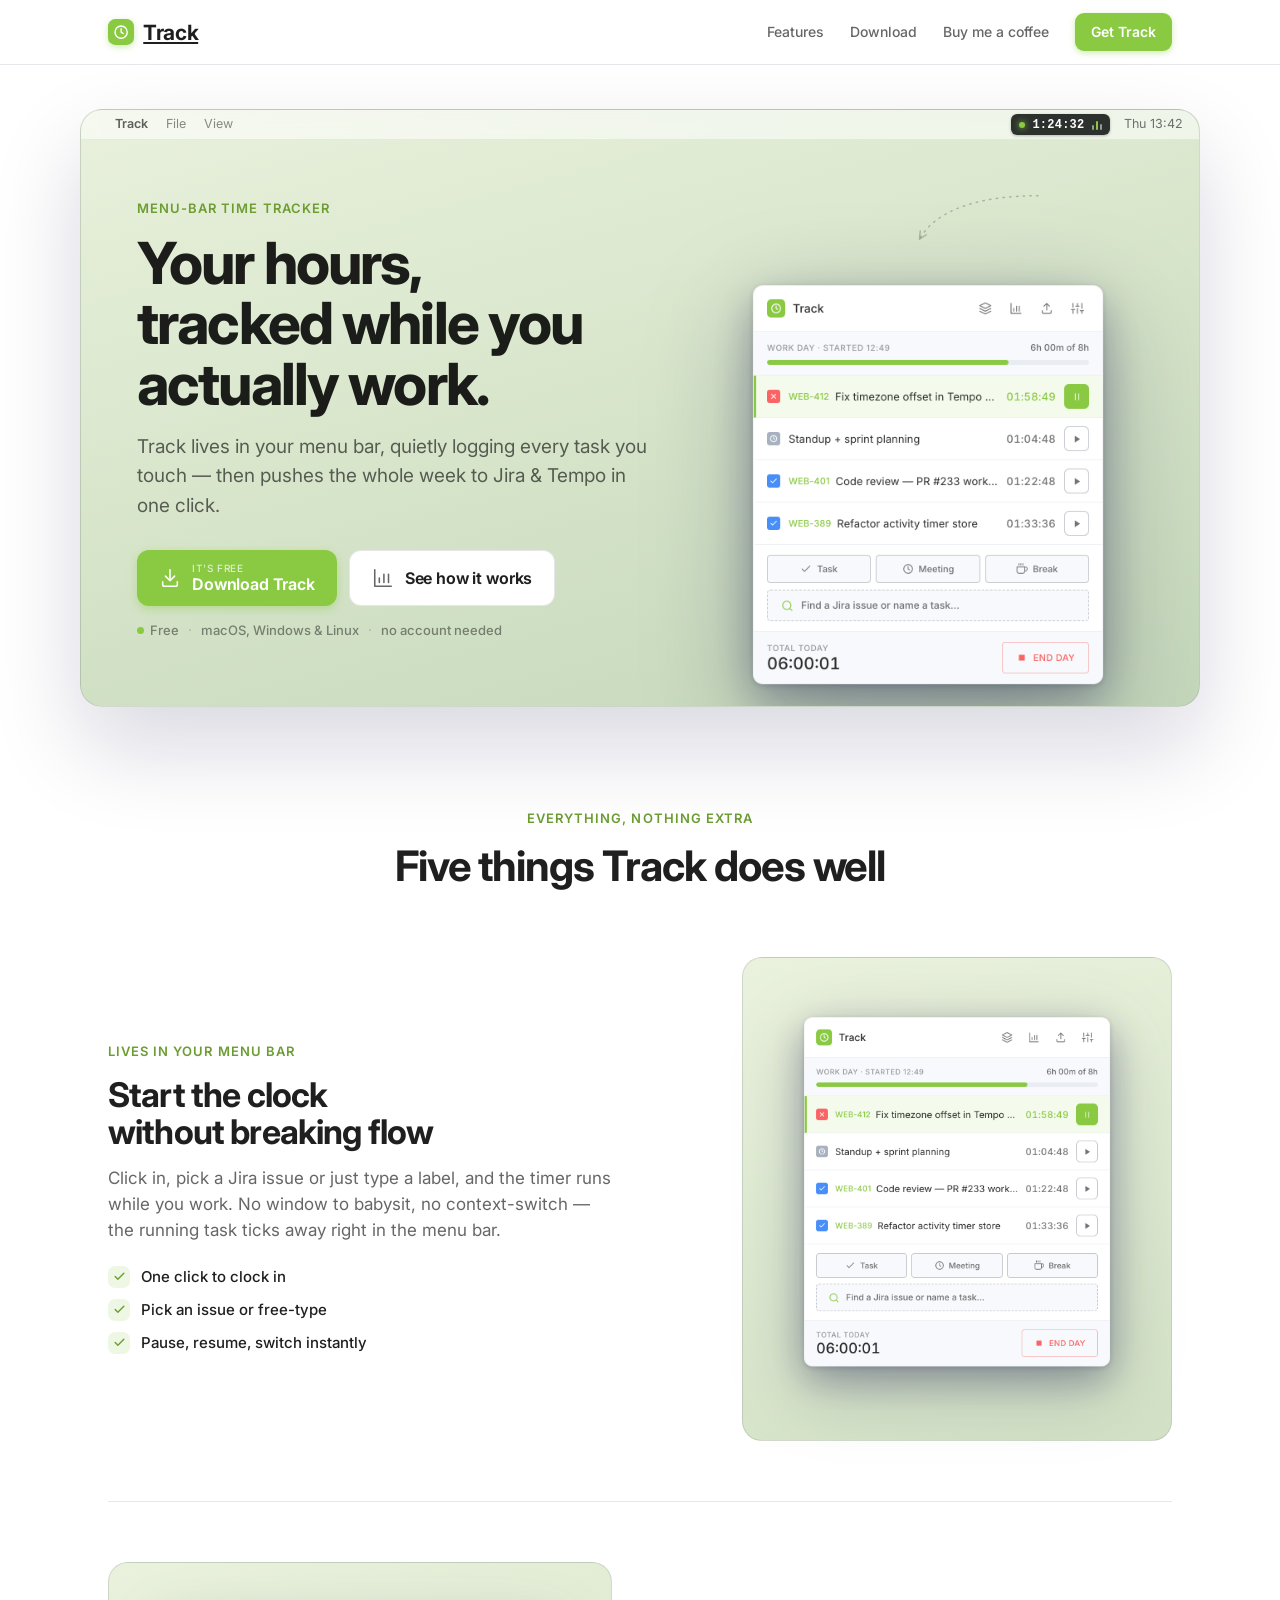
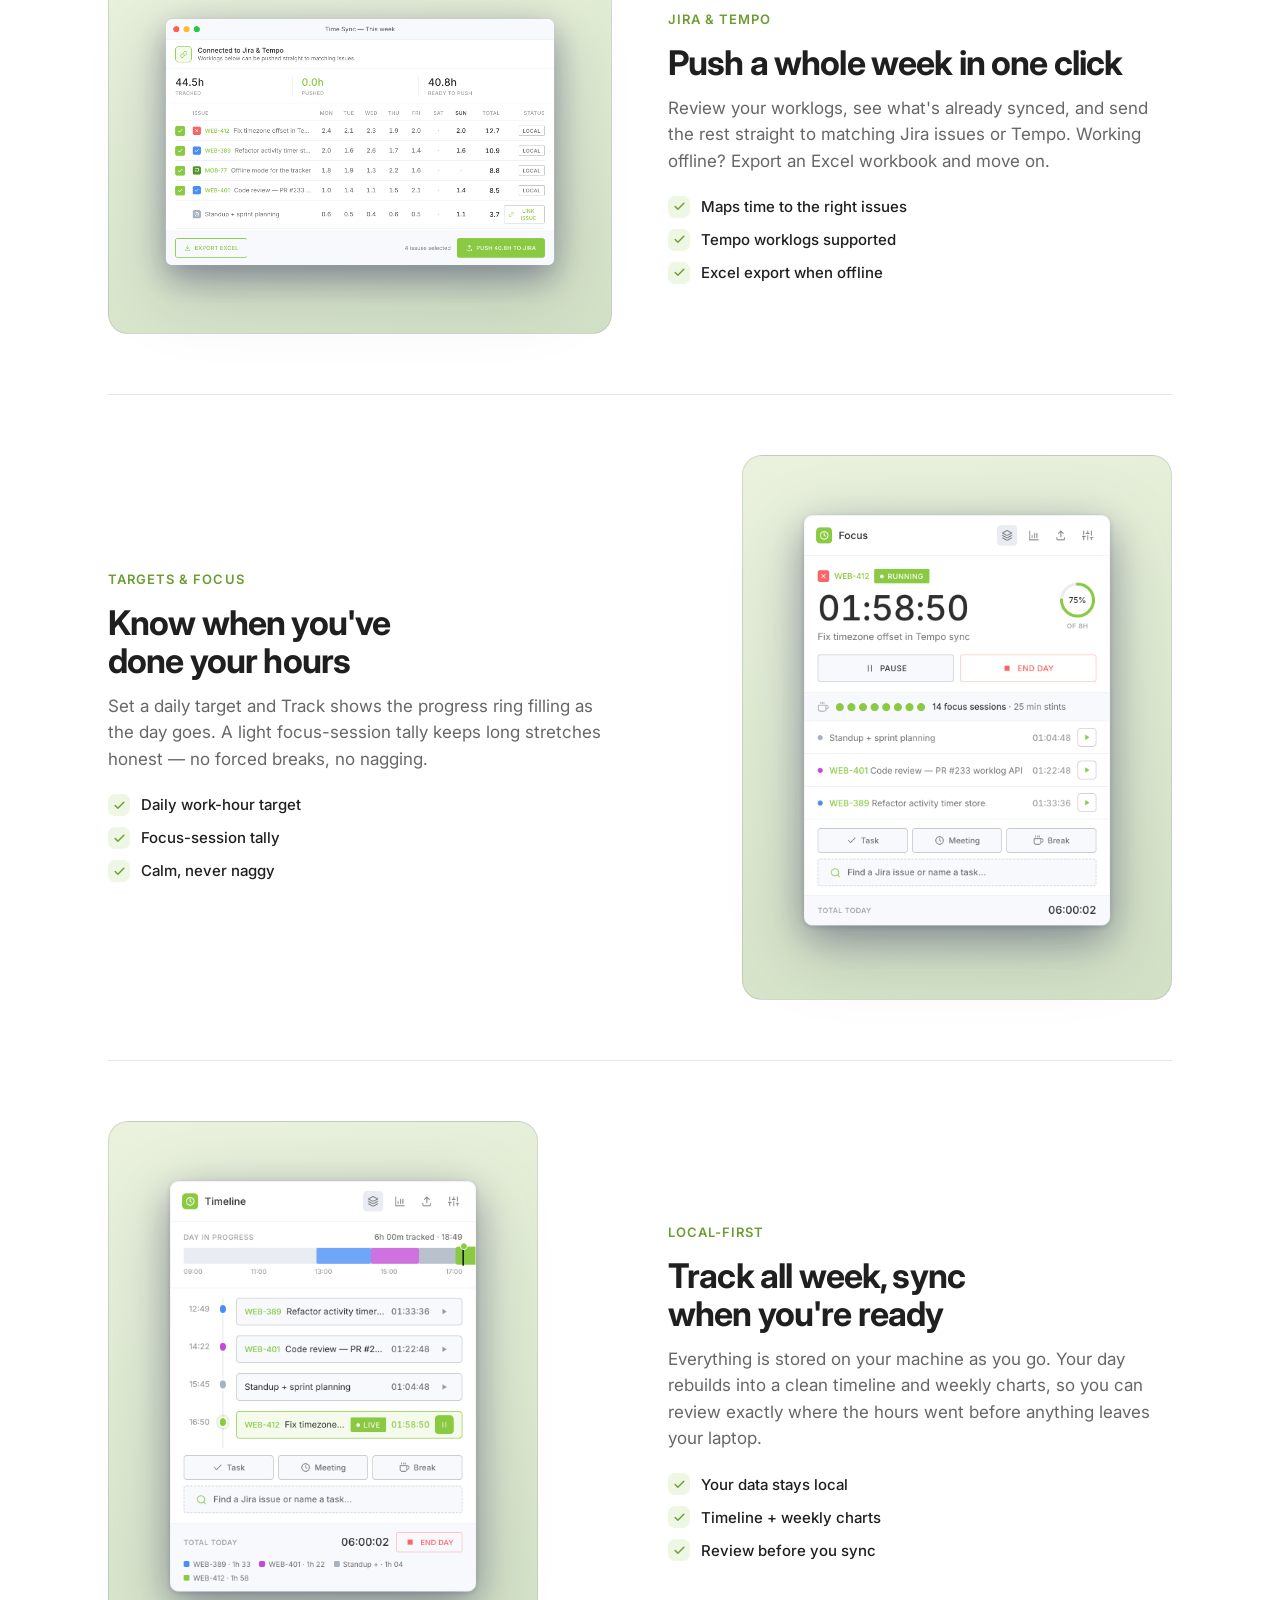
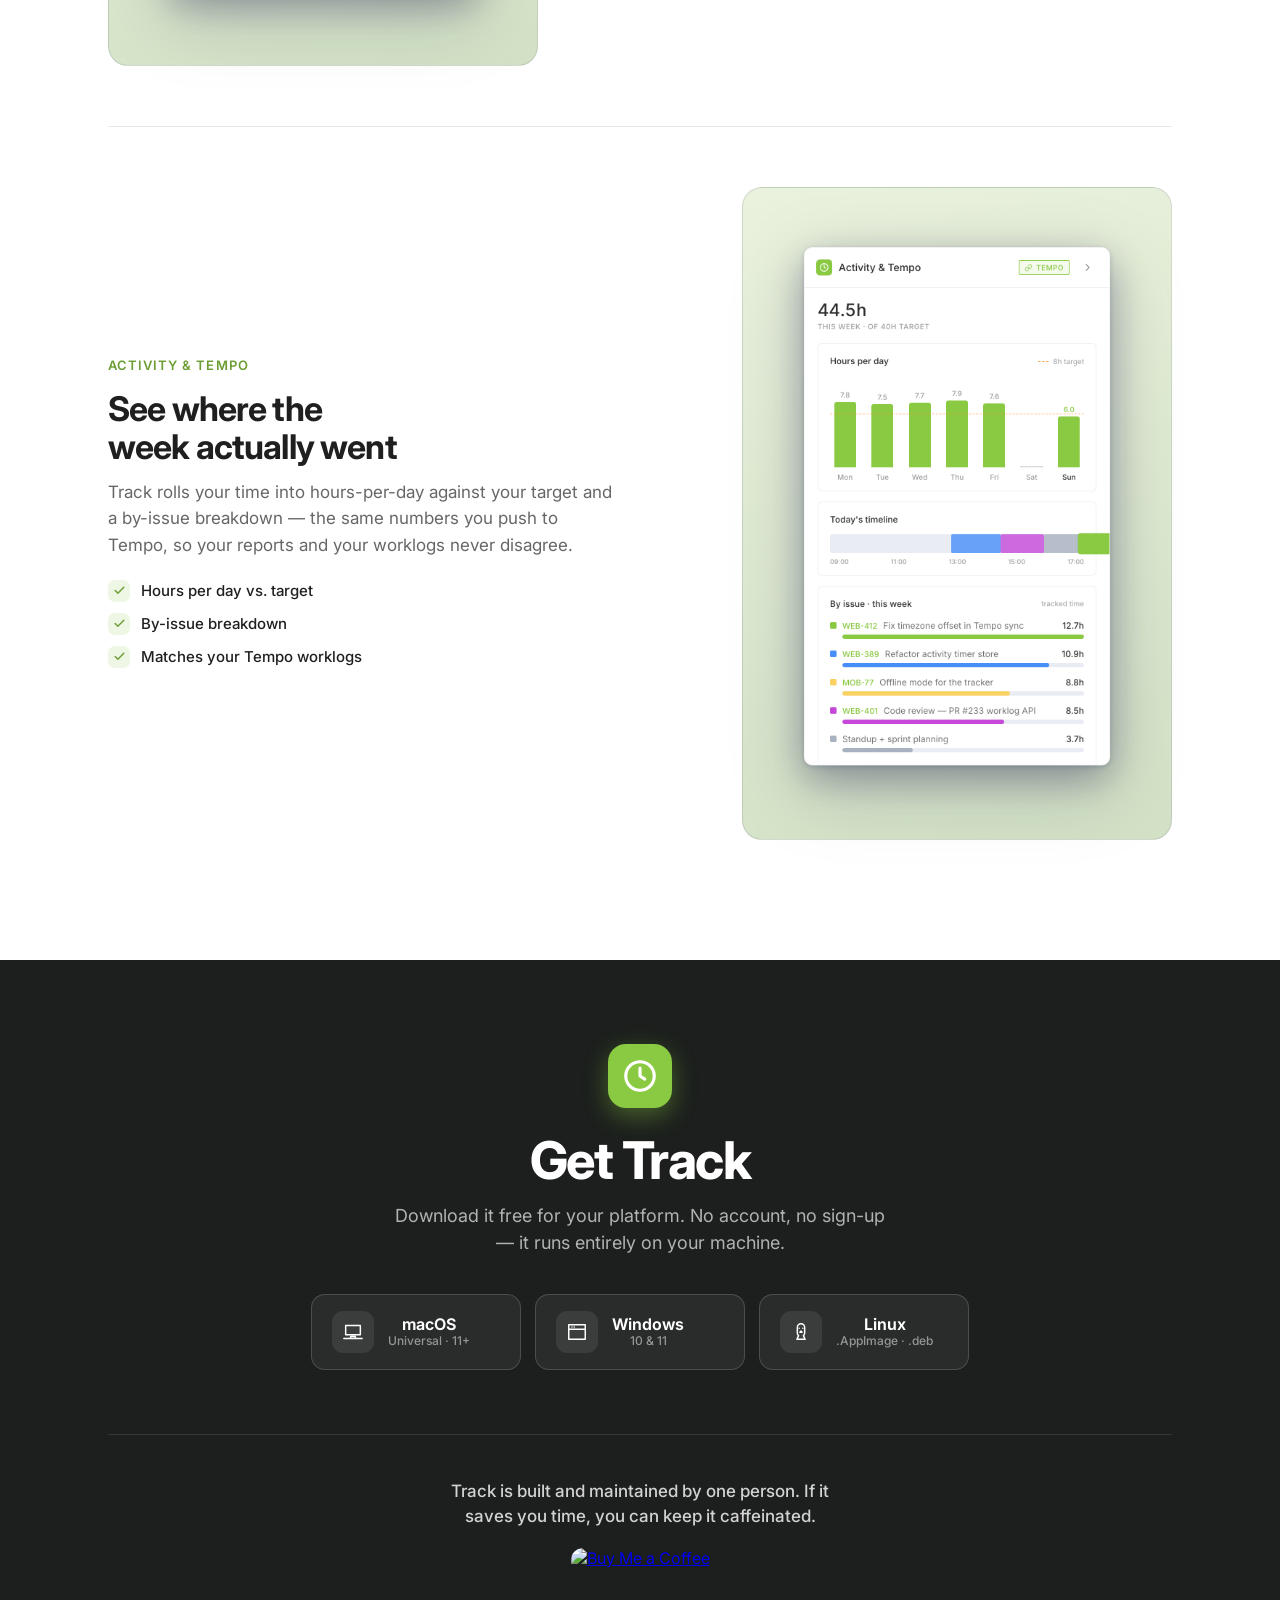
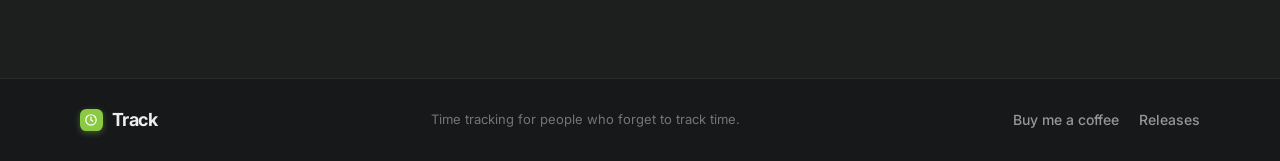
==== index.html @ c608ea09 "Track — promo site (GitHub Pages) Static promo site for Track, the menu-bar time tracker for Jira & " ====
<!doctype html>
<html lang="en">
<head>
  <meta charset="utf-8" />
  <meta name="viewport" content="width=device-width, initial-scale=1" />
  <title>Track — menu-bar time tracking for Jira &amp; Tempo</title>
  <meta name="description" content="Track lives in your menu bar, quietly logging every task you touch — then pushes the whole week to Jira & Tempo in one click. Free for macOS, Windows & Linux." />
  <link rel="icon" href="data:image/svg+xml,%3Csvg xmlns='http://www.w3.org/2000/svg' viewBox='0 0 100 100'%3E%3Crect width='100' height='100' rx='22' fill='%238AC942'/%3E%3Ccircle cx='50' cy='50' r='25' fill='none' stroke='%23fff' stroke-width='5.5'/%3E%3Cpath d='M50 35v16l11 7' fill='none' stroke='%23fff' stroke-width='5.5' stroke-linecap='round'/%3E%3C/svg%3E" />
  <link rel="stylesheet" href="styles.css" />
</head>
<body>

  <!-- =========================== NAV =========================== -->
  <header class="nav">
    <div class="nav-inner wrap">
      <a href="#top" class="wordmark" aria-label="Track home">
        <span class="mark">
          <svg viewBox="0 0 24 24" fill="none" stroke="#fff" stroke-width="2.1" stroke-linecap="round" stroke-linejoin="round" aria-hidden="true">
            <path d="M12 21a9 9 0 100-18 9 9 0 000 18z M12 7v5l3 2" />
          </svg>
        </span>
        <span class="name">Track</span>
      </a>
      <nav class="nav-links">
        <a href="#features" class="nav-link">Features</a>
        <a href="#download" class="nav-link">Download</a>
        <a href="https://www.buymeacoffee.com/k4nfbfhn7to" target="_blank" rel="noreferrer" class="nav-link">Buy me a coffee</a>
        <a href="#download" class="nav-link nav-cta">Get Track</a>
      </nav>
    </div>
  </header>

  <main id="top">
    <!-- =========================== HERO (menu bar) =========================== -->
    <section class="hero">
      <div class="hero-card wrap">
        <!-- mac menu bar mock -->
        <div class="menubar">
          <div class="menubar-l">
            <span class="mb-apple"></span>
            <span class="mb-app">Track</span>
            <span class="mb-menu">File</span>
            <span class="mb-menu">View</span>
          </div>
          <div class="menubar-r">
            <span class="tray">
              <span class="pulse"></span>
              <span class="time" data-tray-clock>1:24:30</span>
              <span class="bars" aria-hidden="true"><i></i><i></i><i></i></span>
            </span>
            <span class="mb-clock">Thu 13:42</span>
          </div>
        </div>

        <div class="hero-grid">
          <div class="hero-copy">
            <p class="eyebrow">Menu-bar time tracker</p>
            <h1 class="h1">Your hours, tracked while you actually work.</h1>
            <p class="lead">Track lives in your menu&nbsp;bar, quietly logging every task you touch — then
              pushes the whole week to Jira &amp; Tempo in one click.</p>

            <div class="hero-ctas">
              <a href="#download" class="dlbtn dlbtn--primary">
                <svg viewBox="0 0 24 24" width="22" height="22" fill="none" stroke="#fff" stroke-width="1.7" stroke-linecap="round" stroke-linejoin="round" aria-hidden="true">
                  <path d="M4 16v3a2 2 0 002 2h12a2 2 0 002-2v-3 M12 3v12 M7 10l5 5 5-5" />
                </svg>
                <span class="lbl"><span class="sub">It's free</span><span class="main">Download Track</span></span>
              </a>
              <a href="#features" class="dlbtn dlbtn--ghost">
                <svg viewBox="0 0 24 24" width="22" height="22" fill="none" stroke-width="1.7" stroke-linecap="round" stroke-linejoin="round" aria-hidden="true">
                  <path d="M3 3v18h18 M8 17v-5 M13 17V8 M18 17v-9" />
                </svg>
                <span class="lbl"><span class="main">See how it works</span></span>
              </a>
            </div>

            <p class="platform-note">
              <span class="free"><span class="dot"></span>Free</span>
              <span class="sep">·</span>
              <span>macOS, Windows &amp; Linux</span>
              <span class="sep">·</span>
              <span>no account needed</span>
            </p>
          </div>

          <div class="hero-art">
            <svg class="hero-connector" viewBox="0 0 200 90" aria-hidden="true">
              <path d="M188 6 C150 6 60 10 30 64" fill="none" stroke="rgba(0,0,0,.4)" stroke-width="2" stroke-linecap="round" stroke-dasharray="2 7" />
              <path d="M30 64 l9 -6 M30 64 l1 -11" fill="none" stroke="rgba(0,0,0,.4)" stroke-width="2" stroke-linecap="round" />
            </svg>
            <img class="hero-shot" src="assets/shots/stopwatch-light.png" alt="Track menu-bar Stopwatch panel showing a running timer" />
          </div>
        </div>
      </div>
    </section>

    <!-- =========================== FEATURES =========================== -->
    <section class="features" id="features">
      <div class="features-head wrap">
        <p class="eyebrow">Everything, nothing extra</p>
        <h2 class="h2">Five things Track does well</h2>
      </div>

      <div class="features-list wrap">
        <!-- 1 — stopwatch -->
        <article class="feature">
          <div class="feature-text">
            <p class="eyebrow">Lives in your menu bar</p>
            <h2 class="h2">Start the clock without breaking flow</h2>
            <p class="lead">Click in, pick a Jira issue or just type a label, and the timer runs while you work.
              No window to babysit, no context-switch — the running task ticks away right in the menu bar.</p>
            <ul class="feature-points">
              <li><span class="tick"><svg viewBox="0 0 24 24" width="13" height="13" fill="none" stroke-width="2.6" stroke-linecap="round" stroke-linejoin="round" aria-hidden="true"><path d="M20 6 9 17l-5-5" /></svg></span>One click to clock in</li>
              <li><span class="tick"><svg viewBox="0 0 24 24" width="13" height="13" fill="none" stroke-width="2.6" stroke-linecap="round" stroke-linejoin="round" aria-hidden="true"><path d="M20 6 9 17l-5-5" /></svg></span>Pick an issue or free-type</li>
              <li><span class="tick"><svg viewBox="0 0 24 24" width="13" height="13" fill="none" stroke-width="2.6" stroke-linecap="round" stroke-linejoin="round" aria-hidden="true"><path d="M20 6 9 17l-5-5" /></svg></span>Pause, resume, switch instantly</li>
            </ul>
          </div>
          <div class="feature-shot">
            <div class="feature-card">
              <img src="assets/shots/stopwatch-light.png" alt="Track Stopwatch panel" />
            </div>
          </div>
        </article>

        <!-- 2 — sync (flipped, wide) -->
        <article class="feature feature--flip feature--wide">
          <div class="feature-text">
            <p class="eyebrow">Jira &amp; Tempo</p>
            <h2 class="h2">Push a whole week in one click</h2>
            <p class="lead">Review your worklogs, see what's already synced, and send the rest straight to matching
              Jira issues or Tempo. Working offline? Export an Excel workbook and move on.</p>
            <ul class="feature-points">
              <li><span class="tick"><svg viewBox="0 0 24 24" width="13" height="13" fill="none" stroke-width="2.6" stroke-linecap="round" stroke-linejoin="round" aria-hidden="true"><path d="M20 6 9 17l-5-5" /></svg></span>Maps time to the right issues</li>
              <li><span class="tick"><svg viewBox="0 0 24 24" width="13" height="13" fill="none" stroke-width="2.6" stroke-linecap="round" stroke-linejoin="round" aria-hidden="true"><path d="M20 6 9 17l-5-5" /></svg></span>Tempo worklogs supported</li>
              <li><span class="tick"><svg viewBox="0 0 24 24" width="13" height="13" fill="none" stroke-width="2.6" stroke-linecap="round" stroke-linejoin="round" aria-hidden="true"><path d="M20 6 9 17l-5-5" /></svg></span>Excel export when offline</li>
            </ul>
          </div>
          <div class="feature-shot">
            <div class="feature-card">
              <img src="assets/shots/sync-light.png" alt="Track sync panel pushing worklogs to Jira and Tempo" />
            </div>
          </div>
        </article>

        <!-- 3 — focus -->
        <article class="feature">
          <div class="feature-text">
            <p class="eyebrow">Targets &amp; focus</p>
            <h2 class="h2">Know when you've done your hours</h2>
            <p class="lead">Set a daily target and Track shows the progress ring filling as the day goes.
              A light focus-session tally keeps long stretches honest — no forced breaks, no nagging.</p>
            <ul class="feature-points">
              <li><span class="tick"><svg viewBox="0 0 24 24" width="13" height="13" fill="none" stroke-width="2.6" stroke-linecap="round" stroke-linejoin="round" aria-hidden="true"><path d="M20 6 9 17l-5-5" /></svg></span>Daily work-hour target</li>
              <li><span class="tick"><svg viewBox="0 0 24 24" width="13" height="13" fill="none" stroke-width="2.6" stroke-linecap="round" stroke-linejoin="round" aria-hidden="true"><path d="M20 6 9 17l-5-5" /></svg></span>Focus-session tally</li>
              <li><span class="tick"><svg viewBox="0 0 24 24" width="13" height="13" fill="none" stroke-width="2.6" stroke-linecap="round" stroke-linejoin="round" aria-hidden="true"><path d="M20 6 9 17l-5-5" /></svg></span>Calm, never naggy</li>
            </ul>
          </div>
          <div class="feature-shot">
            <div class="feature-card">
              <img src="assets/shots/focus-light.png" alt="Track focus panel with a daily target progress ring" />
            </div>
          </div>
        </article>

        <!-- 4 — timeline (flipped) -->
        <article class="feature feature--flip">
          <div class="feature-text">
            <p class="eyebrow">Local-first</p>
            <h2 class="h2">Track all week, sync when you're ready</h2>
            <p class="lead">Everything is stored on your machine as you go. Your day rebuilds into a clean timeline
              and weekly charts, so you can review exactly where the hours went before anything leaves your laptop.</p>
            <ul class="feature-points">
              <li><span class="tick"><svg viewBox="0 0 24 24" width="13" height="13" fill="none" stroke-width="2.6" stroke-linecap="round" stroke-linejoin="round" aria-hidden="true"><path d="M20 6 9 17l-5-5" /></svg></span>Your data stays local</li>
              <li><span class="tick"><svg viewBox="0 0 24 24" width="13" height="13" fill="none" stroke-width="2.6" stroke-linecap="round" stroke-linejoin="round" aria-hidden="true"><path d="M20 6 9 17l-5-5" /></svg></span>Timeline + weekly charts</li>
              <li><span class="tick"><svg viewBox="0 0 24 24" width="13" height="13" fill="none" stroke-width="2.6" stroke-linecap="round" stroke-linejoin="round" aria-hidden="true"><path d="M20 6 9 17l-5-5" /></svg></span>Review before you sync</li>
            </ul>
          </div>
          <div class="feature-shot">
            <div class="feature-card">
              <img src="assets/shots/timeline-light.png" alt="Track timeline panel showing the day's tracked activities" />
            </div>
          </div>
        </article>

        <!-- 5 — charts -->
        <article class="feature">
          <div class="feature-text">
            <p class="eyebrow">Activity &amp; Tempo</p>
            <h2 class="h2">See where the week actually went</h2>
            <p class="lead">Track rolls your time into hours-per-day against your target and a by-issue breakdown —
              the same numbers you push to Tempo, so your reports and your worklogs never disagree.</p>
            <ul class="feature-points">
              <li><span class="tick"><svg viewBox="0 0 24 24" width="13" height="13" fill="none" stroke-width="2.6" stroke-linecap="round" stroke-linejoin="round" aria-hidden="true"><path d="M20 6 9 17l-5-5" /></svg></span>Hours per day vs. target</li>
              <li><span class="tick"><svg viewBox="0 0 24 24" width="13" height="13" fill="none" stroke-width="2.6" stroke-linecap="round" stroke-linejoin="round" aria-hidden="true"><path d="M20 6 9 17l-5-5" /></svg></span>By-issue breakdown</li>
              <li><span class="tick"><svg viewBox="0 0 24 24" width="13" height="13" fill="none" stroke-width="2.6" stroke-linecap="round" stroke-linejoin="round" aria-hidden="true"><path d="M20 6 9 17l-5-5" /></svg></span>Matches your Tempo worklogs</li>
            </ul>
          </div>
          <div class="feature-shot">
            <div class="feature-card">
              <img src="assets/shots/charts-light.png" alt="Track Activity &amp; Tempo charts — hours per day and a by-issue breakdown" />
            </div>
          </div>
        </article>
      </div>
    </section>

    <!-- =========================== CTA / DOWNLOAD =========================== -->
    <section class="cta" id="download">
      <div class="cta-inner wrap">
        <span class="cta-badge">
          <svg viewBox="0 0 24 24" width="38" height="38" fill="none" stroke="#fff" stroke-width="2" stroke-linecap="round" stroke-linejoin="round" aria-hidden="true">
            <path d="M12 21a9 9 0 100-18 9 9 0 000 18z M12 7v5l3 2" />
          </svg>
        </span>
        <h2>Get Track</h2>
        <p class="cta-sub">Download it free for your platform. No account, no sign-up — it runs entirely on your machine.</p>

        <div class="cta-platforms">
          <a href="https://github.com/ivanfeanor/track-the-time-app-site/releases/latest/download/Track-macOS.dmg" class="plat">
            <span class="plat-ic">
              <svg viewBox="0 0 24 24" width="22" height="22" fill="none" stroke="#fff" stroke-width="1.6" stroke-linecap="round" stroke-linejoin="round" aria-hidden="true"><path d="M4 5h16v10H4z M2 19h20 M9 19l.5-2h5l.5 2" /></svg>
            </span>
            <span class="plat-tx"><span class="plat-name">macOS</span><span class="plat-note">Universal · 11+</span></span>
          </a>
          <a href="https://github.com/ivanfeanor/track-the-time-app-site/releases/latest/download/Track-Windows-Setup.exe" class="plat">
            <span class="plat-ic">
              <svg viewBox="0 0 24 24" width="22" height="22" fill="none" stroke="#fff" stroke-width="1.6" stroke-linecap="round" stroke-linejoin="round" aria-hidden="true"><path d="M3 4h18v16H3z M3 9h18 M6.5 6.5h.01 M9 6.5h.01" /></svg>
            </span>
            <span class="plat-tx"><span class="plat-name">Windows</span><span class="plat-note">10 &amp; 11</span></span>
          </a>
          <a href="https://github.com/ivanfeanor/track-the-time-app-site/releases/latest/download/Track-Linux.AppImage" class="plat">
            <span class="plat-ic">
              <svg viewBox="0 0 24 24" width="22" height="22" fill="none" stroke="#fff" stroke-width="1.6" stroke-linecap="round" stroke-linejoin="round" aria-hidden="true"><path d="M12 3a4 4 0 014 4v6a4 4 0 01-1.4 3l1.9 4H7.5l1.9-4A4 4 0 018 13V7a4 4 0 014-4z M10 8h.01 M14 8h.01 M12 11l-1.2 1.2h2.4z" /></svg>
            </span>
            <span class="plat-tx"><span class="plat-name">Linux</span><span class="plat-note">.AppImage · .deb</span></span>
          </a>
        </div>

        <div class="coffee">
          <p>Track is built and maintained by one person. If it saves you time, you can keep it caffeinated.</p>
          <a href="https://www.buymeacoffee.com/k4nfbfhn7to" target="_blank" rel="noreferrer">
            <img src="https://cdn.buymeacoffee.com/buttons/v2/default-yellow.png" alt="Buy Me a Coffee" />
          </a>
        </div>
      </div>
    </section>
  </main>

  <!-- =========================== FOOTER =========================== -->
  <footer class="footer">
    <div class="footer-inner wrap">
      <span class="wordmark">
        <span class="mark">
          <svg viewBox="0 0 24 24" fill="none" stroke="#fff" stroke-width="2.1" stroke-linecap="round" stroke-linejoin="round" aria-hidden="true">
            <path d="M12 21a9 9 0 100-18 9 9 0 000 18z M12 7v5l3 2" />
          </svg>
        </span>
        <span class="name">Track</span>
      </span>
      <span class="footer-tag">Time tracking for people who forget to track time.</span>
      <div class="footer-links">
        <a href="https://www.buymeacoffee.com/k4nfbfhn7to" target="_blank" rel="noreferrer">Buy me a coffee</a>
        <a href="https://github.com/ivanfeanor/track-the-time-app-site/releases" target="_blank" rel="noreferrer">Releases</a>
      </div>
    </div>
  </footer>

  <script src="track.js"></script>
</body>
</html>
---- styles.css ----
/* =========================================================================
   Track — promo site styles
   Recreated from the Claude Design handoff (Track.html React prototype).
   Grounded in the MyEasyFarm design system (green/neutral), with the app's
   own monospace timer styling as an accent. Landed direction: "Menu bar"
   hero, light theme, green accent (#8AC942).
   ========================================================================= */

@import url("https://fonts.googleapis.com/css2?family=Inter:wght@400;500;600;700&display=swap");

:root {
  /* Type — Graphik is the brand face; Inter is the free substitute. */
  --font-sans: "Graphik", "Inter", -apple-system, BlinkMacSystemFont, "Segoe UI", Roboto, sans-serif;
  --mono: ui-monospace, "SF Mono", "JetBrains Mono", Menlo, monospace;

  /* Brand green + derived accents (light theme defaults from the prototype) */
  --green: #8ac942;
  --green-shadow: rgba(138, 201, 66, 0.4);   /* #8AC94266 */
  --green-soft: rgba(138, 201, 66, 0.15);     /* #8AC94226 */
  --green-ink: #659e25;                        /* fallback */
  --green-ink: color-mix(in srgb, #8ac942 78%, #000);

  /* Neutrals / surfaces */
  --bg: #ffffff;
  --ink: rgba(0, 0, 0, 0.88);
  --ink-2: rgba(0, 0, 0, 0.6);
  --ink-3: rgba(0, 0, 0, 0.44);
  --hair: rgba(12, 12, 66, 0.1);
  --surface-btn: #ffffff;

  --maxw: 1120px;
}

/* ---------------------------------------------------------------- base ---- */
* { box-sizing: border-box; }
html, body { margin: 0; padding: 0; background: #fff; }
html { scroll-behavior: smooth; }
body {
  font-family: var(--font-sans);
  color: var(--ink);
  background: var(--bg);
  -webkit-font-smoothing: antialiased;
  -moz-osx-font-smoothing: grayscale;
}
img { display: block; }
a { -webkit-tap-highlight-color: transparent; }
::selection { background: rgba(138, 201, 66, 0.28); }
::-webkit-scrollbar { width: 10px; }
::-webkit-scrollbar-thumb { background: rgba(0, 0, 0, 0.16); border-radius: 8px; }

.wrap { max-width: var(--maxw); margin: 0 auto; }

/* shared type tokens (mirror the prototype's eyebrow / h1 / h2 / lead) */
.eyebrow {
  font: 600 13px/1 var(--font-sans);
  letter-spacing: 0.08em;
  text-transform: uppercase;
  color: var(--green-ink);
  margin: 0 0 18px;
}
.h1 {
  font: 750 clamp(36px, 4.8vw, 58px)/1.04 var(--font-sans);
  letter-spacing: -0.032em;
  color: var(--ink);
  margin: 0 0 18px;
  text-wrap: balance;
}
.h2 {
  font: 700 clamp(26px, 3vw, 34px)/1.1 var(--font-sans);
  letter-spacing: -0.025em;
  color: var(--ink);
  margin: 0;
  text-wrap: balance;
}
.lead {
  font: 400 19px/1.55 var(--font-sans);
  color: var(--ink-2);
  margin: 0;
  text-wrap: pretty;
}

/* ----------------------------------------------------------- brand mark ---- */
.wordmark {
  display: inline-flex;
  align-items: center;
  gap: 9px;
  font-weight: 700;
  letter-spacing: -0.02em;
  line-height: 1;
  color: var(--ink);
}
.wordmark .mark {
  width: 1.25em;
  height: 1.25em;
  border-radius: 0.35em;
  background: var(--green);
  display: inline-flex;
  align-items: center;
  justify-content: center;
  flex-shrink: 0;
  box-shadow: 0 2px 6px var(--green-shadow);
}
.wordmark .mark svg { width: 0.775em; height: 0.775em; display: block; }
.wordmark .name { font-size: 1em; }

/* ------------------------------------------------------------------ nav ---- */
.nav {
  position: sticky;
  top: 0;
  z-index: 40;
  background: rgba(255, 255, 255, 0.72);
  -webkit-backdrop-filter: blur(14px);
  backdrop-filter: blur(14px);
  border-bottom: 1px solid var(--hair);
}
.nav-inner {
  height: 64px;
  padding: 0 28px;
  display: flex;
  align-items: center;
  justify-content: space-between;
}
.nav .wordmark { font-size: 21px; }
.nav-links { display: flex; align-items: center; gap: 26px; }
.nav-link {
  font: 500 14px/1 var(--font-sans);
  color: var(--ink-2);
  text-decoration: none;
}
.nav-link:hover { color: var(--ink); }
.nav-cta {
  color: #fff !important;
  background: var(--green);
  padding: 0 16px;
  height: 38px;
  display: inline-flex;
  align-items: center;
  border-radius: 9px;
  box-shadow: 0 2px 6px var(--green-shadow);
  font-weight: 600;
}

/* -------------------------------------------------------- buttons (DL) ---- */
.dlbtn {
  display: inline-flex;
  align-items: center;
  gap: 11px;
  text-decoration: none;
  padding: 0 22px;
  height: 56px;
  border-radius: 12px;
  transition: transform 0.16s ease, box-shadow 0.16s ease;
}
.dlbtn .lbl { display: flex; flex-direction: column; line-height: 1.1; }
.dlbtn .sub {
  font: 500 10px/1.3 var(--font-sans);
  text-transform: uppercase;
  letter-spacing: 0.06em;
  opacity: 0.72;
}
.dlbtn .main { font: 650 16px/1.2 var(--font-sans); letter-spacing: -0.01em; }
.dlbtn--primary {
  background: var(--green);
  color: #fff;
  border: none;
  box-shadow: 0 3px 8px var(--green-shadow);
}
.dlbtn--primary:hover { transform: translateY(-2px); box-shadow: 0 8px 20px var(--green-shadow); }
.dlbtn--ghost {
  background: var(--surface-btn);
  color: var(--ink);
  border: 1.4px solid var(--hair);
}
.dlbtn--ghost:hover { transform: translateY(-2px); }
.dlbtn--ghost svg { stroke: var(--ink-2); }

/* ---------------------------------------------------------- hero (A) ----- */
.hero { padding: 44px 28px 8px; }
.hero-card {
  border-radius: 22px;
  overflow: hidden;
  position: relative;
  border: 1px solid var(--hair);
  box-shadow: 0 40px 90px rgba(12, 12, 66, 0.16);
  background: linear-gradient(165deg, #e9f1dc 0%, #d6e4c9 52%, #c4d7ba 100%);
}
.hero-grid {
  position: relative;
  display: grid;
  grid-template-columns: 1.05fr 0.95fr;
  gap: 24px;
  padding: 62px 56px 0;
  min-height: 520px;
}
.hero-copy { align-self: center; padding-bottom: 56px; max-width: 520px; }
.hero-copy .h1 { color: var(--ink); }
.hero-art { position: relative; align-self: end; }
.hero-connector {
  position: absolute;
  top: -34px;
  right: 96px;
  width: 150px;
  height: 70px;
  overflow: visible;
  opacity: 0.55;
}
.hero-shot {
  width: min(100%, 430px);
  height: auto;
  margin-left: auto;
  transform: translateY(28px);
  filter: drop-shadow(0 30px 50px rgba(12, 12, 66, 0.28));
}
.hero-ctas { display: flex; flex-wrap: wrap; gap: 12px; margin-top: 30px; }

.platform-note {
  display: flex;
  align-items: center;
  gap: 9px;
  margin-top: 18px;
  font: 500 13px/1 var(--font-sans);
  color: var(--ink-3);
  flex-wrap: wrap;
}
.platform-note .free { display: inline-flex; align-items: center; gap: 6px; }
.platform-note .dot { width: 7px; height: 7px; border-radius: 9px; background: var(--green); }
.platform-note .sep { opacity: 0.4; }

/* ---------------------------------------------------- mac menu bar mock --- */
.menubar {
  height: 30px;
  display: flex;
  align-items: center;
  justify-content: space-between;
  padding: 0 16px;
  background: rgba(255, 255, 255, 0.55);
  -webkit-backdrop-filter: blur(10px);
  backdrop-filter: blur(10px);
  border-bottom: 1px solid rgba(0, 0, 0, 0.06);
}
.menubar-l { display: flex; align-items: center; gap: 18px; }
.menubar-r { display: flex; align-items: center; gap: 14px; }
.mb-apple { font: 600 13px/1 var(--font-sans); color: rgba(0, 0, 0, 0.78); }
.mb-app { font: 600 12.5px/1 var(--font-sans); color: rgba(0, 0, 0, 0.62); }
.mb-menu { font: 400 12.5px/1 var(--font-sans); color: rgba(0, 0, 0, 0.45); }
.mb-clock { font: 400 12.5px/1 var(--font-sans); color: rgba(0, 0, 0, 0.55); }

/* live tray pill — ticks up like the real menu-bar item */
.tray {
  height: 21px;
  padding: 0 8px;
  border-radius: 6px;
  background: rgba(28, 32, 29, 0.92);
  display: inline-flex;
  align-items: center;
  gap: 7px;
  box-shadow: 0 1px 3px rgba(0, 0, 0, 0.25);
}
.tray .pulse {
  width: 6px;
  height: 6px;
  border-radius: 9px;
  background: var(--green);
  box-shadow: 0 0 6px var(--green);
}
.tray .time {
  font: 600 12px/1 var(--mono);
  color: #fff;
  font-variant-numeric: tabular-nums;
  letter-spacing: 0.02em;
}
.tray .bars { display: inline-flex; align-items: flex-end; gap: 1.5px; height: 11px; }
.tray .bars i { width: 2.5px; border-radius: 1px; background: rgba(255, 255, 255, 0.5); }
.tray .bars i:nth-child(1) { height: 5px; }
.tray .bars i:nth-child(2) { height: 9px; background: var(--green); }
.tray .bars i:nth-child(3) { height: 6px; }

/* ------------------------------------------------------------- features --- */
.features { background: var(--bg); padding-top: 36px; }
.features-head { text-align: center; max-width: 640px; margin: 56px auto 8px; }
.features-head .eyebrow { display: inline-block; white-space: nowrap; }
.features-head .h2 { font-size: clamp(30px, 3.6vw, 42px); }
.features-list { display: flex; flex-direction: column; padding: 0 28px; }
.feature {
  display: grid;
  grid-template-columns: 1fr 1fr;
  gap: 56px;
  align-items: center;
  padding: 60px 0;
}
.feature + .feature { border-top: 1px solid var(--hair); }
.feature .lead { font-size: 17px; margin-top: 14px; }
.feature-points { list-style: none; padding: 0; margin: 22px 0 0; display: flex; flex-direction: column; gap: 11px; }
.feature-points li { display: flex; align-items: center; gap: 11px; font: 500 15px/1.3 var(--font-sans); color: var(--ink); }
.feature-points .tick {
  width: 22px;
  height: 22px;
  border-radius: 7px;
  background: var(--green-soft);
  display: inline-flex;
  align-items: center;
  justify-content: center;
  flex-shrink: 0;
}
.feature-points .tick svg { stroke: var(--green-ink); }
.feature-shot { display: flex; }
.feature-card {
  width: 100%;
  max-width: 430px;
  padding: 30px 26px;
  border-radius: 20px;
  background: linear-gradient(165deg, #eaf2dd, #d2e1c5);
  border: 1px solid var(--hair);
}
.feature-card img { width: 100%; height: auto; filter: drop-shadow(0 18px 34px rgba(12, 12, 66, 0.2)); }
/* alternate sides; sync shot is wider */
.feature--flip .feature-text { order: 2; }
.feature--flip .feature-shot { order: 1; justify-content: flex-start; }
.feature:not(.feature--flip) .feature-shot { justify-content: flex-end; }
.feature--wide .feature-card { max-width: 560px; }

/* --------------------------------------------------------- CTA / download - */
.cta { background: #1c1f1d; margin-top: 60px; }
.cta-inner { padding: 84px 28px 72px; text-align: center; }
.cta-badge {
  width: 64px;
  height: 64px;
  border-radius: 18px;
  background: var(--green);
  display: inline-flex;
  align-items: center;
  justify-content: center;
  box-shadow: 0 8px 24px var(--green-shadow);
}
.cta h2 {
  font: 750 clamp(34px, 4.4vw, 52px)/1.04 var(--font-sans);
  letter-spacing: -0.03em;
  color: #fff;
  margin: 26px 0 14px;
}
.cta-sub {
  font: 400 18px/1.5 var(--font-sans);
  color: rgba(255, 255, 255, 0.66);
  max-width: 500px;
  margin: 0 auto 38px;
}
.cta-platforms { display: flex; justify-content: center; flex-wrap: wrap; gap: 14px; }
.plat {
  display: flex;
  align-items: center;
  gap: 14px;
  text-decoration: none;
  padding: 16px 20px;
  border-radius: 14px;
  min-width: 210px;
  background: rgba(255, 255, 255, 0.06);
  border: 1.4px solid rgba(255, 255, 255, 0.16);
  transition: transform 0.16s, box-shadow 0.16s;
}
.plat:hover { transform: translateY(-2px); box-shadow: 0 10px 24px rgba(0, 0, 0, 0.3); }
.plat-ic {
  width: 42px;
  height: 42px;
  border-radius: 11px;
  background: rgba(255, 255, 255, 0.08);
  display: inline-flex;
  align-items: center;
  justify-content: center;
  flex-shrink: 0;
}
.plat-tx { display: flex; flex-direction: column; gap: 3px; }
.plat-name { font: 650 16px/1 var(--font-sans); color: #fff; }
.plat-note { font: 500 12px/1 var(--font-sans); color: rgba(255, 255, 255, 0.5); }

.coffee {
  margin-top: 64px;
  padding-top: 44px;
  border-top: 1px solid rgba(255, 255, 255, 0.1);
  display: flex;
  flex-direction: column;
  align-items: center;
  gap: 18px;
}
.coffee p { font: 500 17px/1.5 var(--font-sans); color: rgba(255, 255, 255, 0.8); margin: 0; max-width: 420px; }
.coffee img { height: 58px; width: auto; border-radius: 12px; }

/* --------------------------------------------------------------- footer --- */
.footer { background: #16181a; padding: 30px 28px; border-top: 1px solid rgba(255, 255, 255, 0.07); }
.footer-inner { display: flex; align-items: center; justify-content: space-between; flex-wrap: wrap; gap: 16px; }
.footer .wordmark { font-size: 18px; color: rgba(255, 255, 255, 0.92); }
.footer-tag { font: 400 13px/1.5 var(--font-sans); color: rgba(255, 255, 255, 0.4); }
.footer-links { display: flex; gap: 20px; }
.footer-links a { font: 500 14px/1 var(--font-sans); color: rgba(255, 255, 255, 0.55); text-decoration: none; }
.footer-links a:hover { color: rgba(255, 255, 255, 0.85); }

/* ----------------------------------------------------------- responsive --- */
@media (max-width: 900px) {
  .hero-grid { grid-template-columns: 1fr; padding: 48px 32px 0; min-height: 0; gap: 8px; }
  .hero-copy { padding-bottom: 24px; max-width: none; }
  .hero-art { align-self: center; }
  .hero-shot { transform: none; margin: 8px auto 0; }
  .hero-connector { display: none; }
  .feature { grid-template-columns: 1fr; gap: 32px; padding: 48px 0; }
  .feature--flip .feature-text { order: 1; }
  .feature--flip .feature-shot,
  .feature:not(.feature--flip) .feature-shot { order: 2; justify-content: center; }
  .feature-card { max-width: 480px; margin: 0 auto; }
}
@media (max-width: 640px) {
  .nav-links { gap: 14px; }
  .nav-links .nav-link:not(.nav-cta) { display: none; }
  .hero { padding: 24px 16px 8px; }
  .hero-grid { padding: 36px 22px 0; }
  .features-list { padding: 0 16px; }
  .cta-inner { padding: 60px 18px 56px; }
  .footer-inner { flex-direction: column; align-items: flex-start; }
}
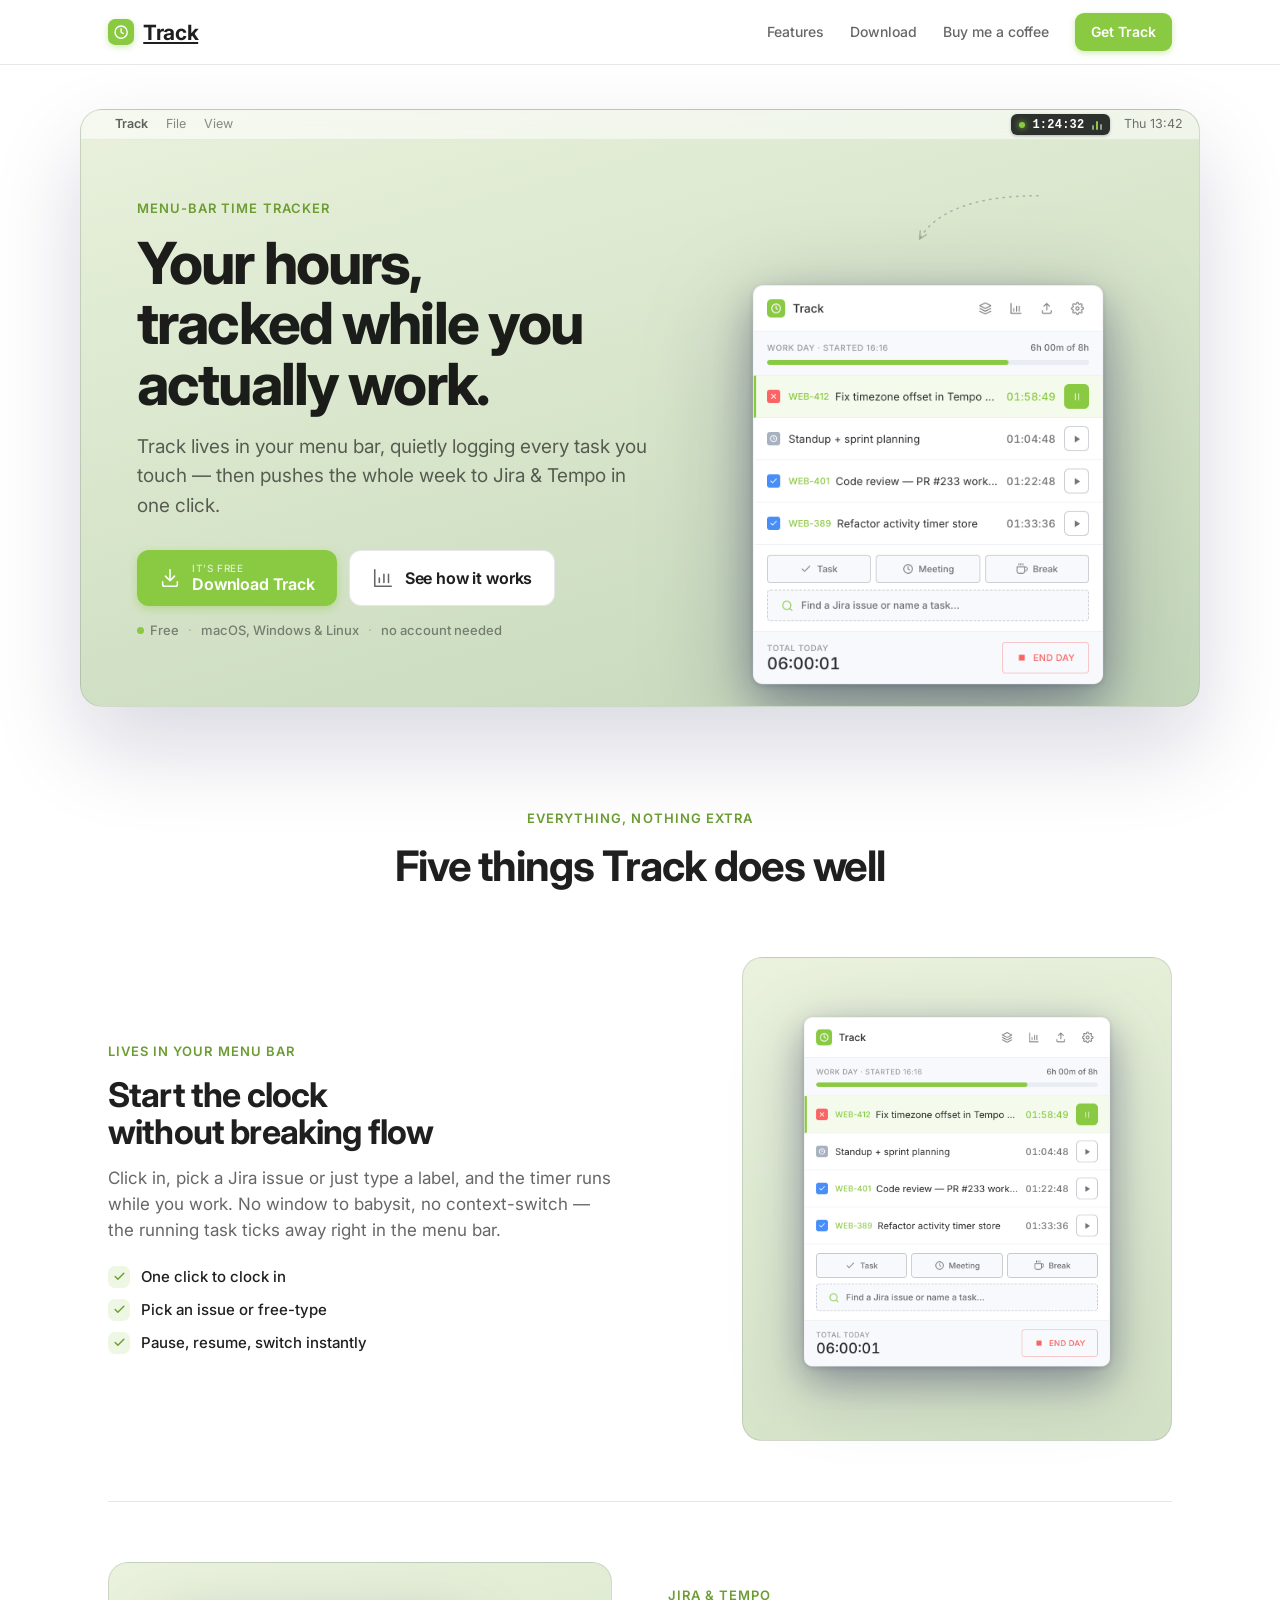
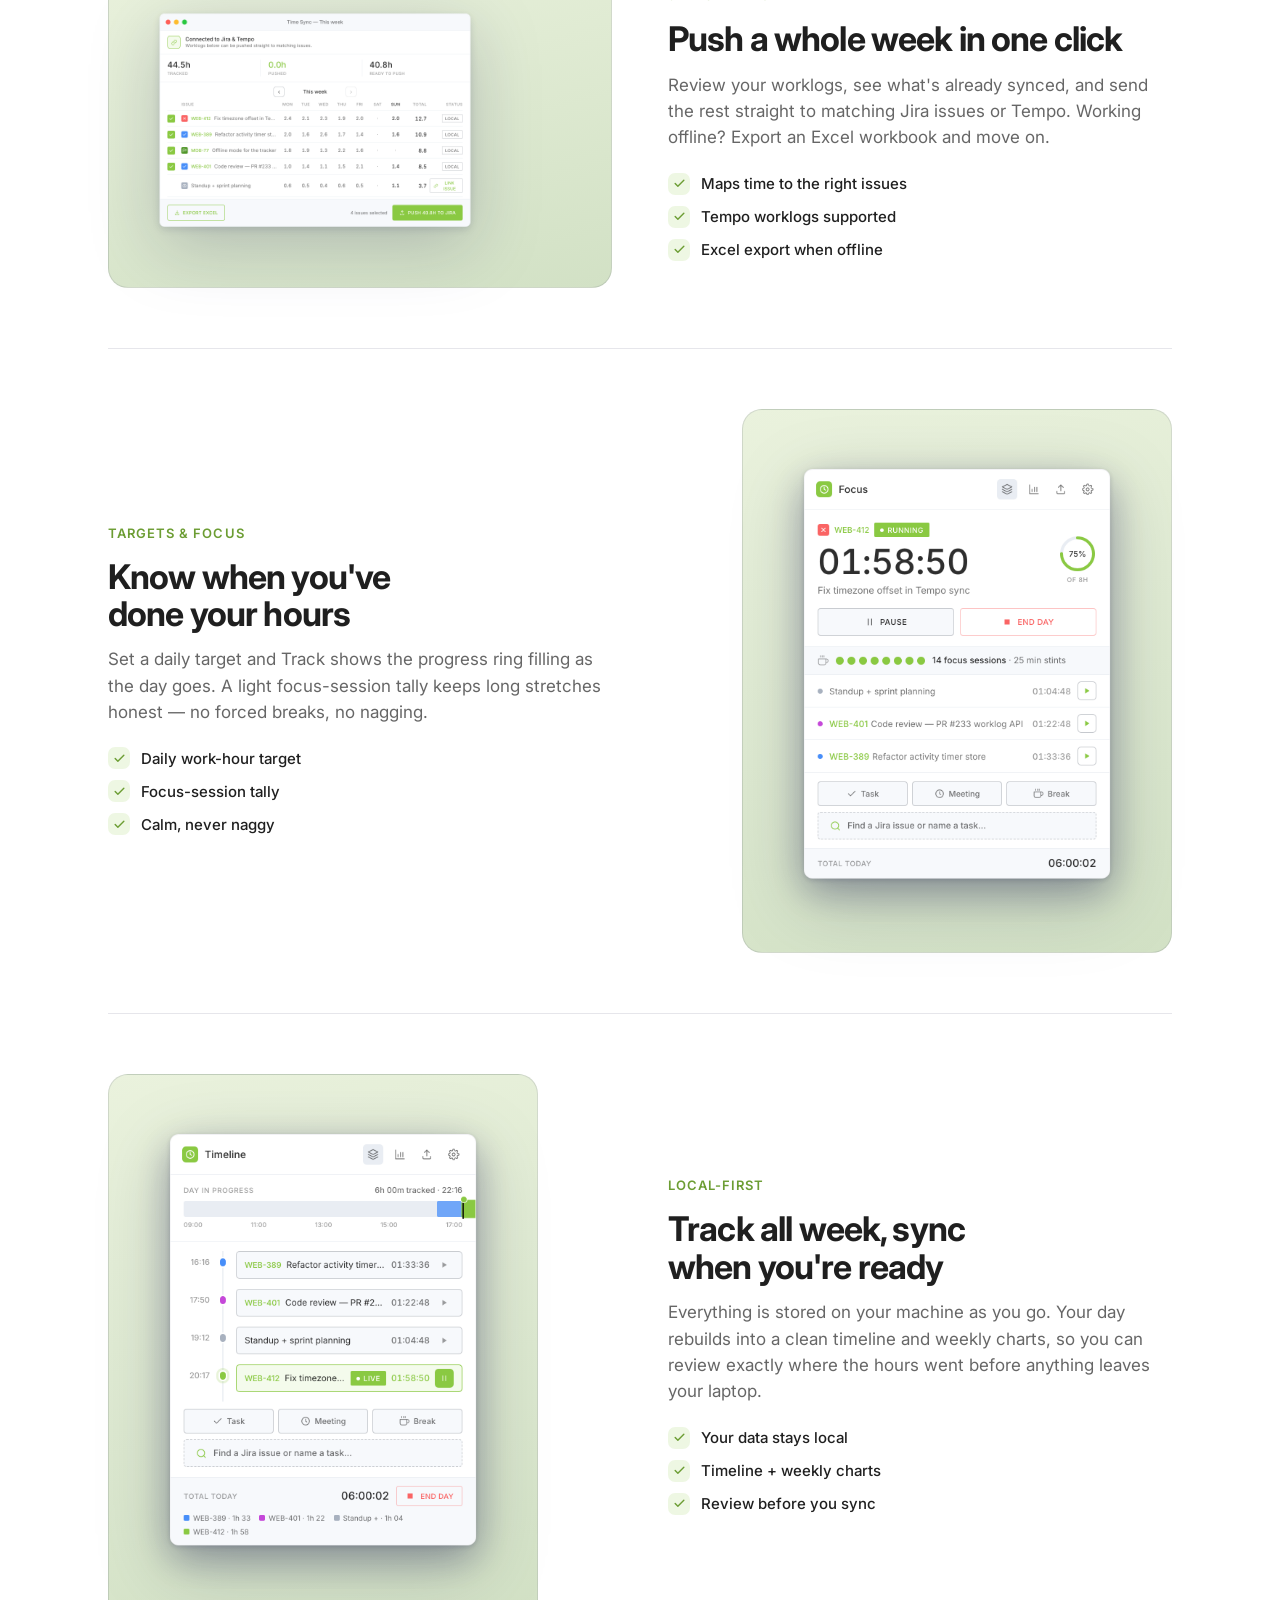
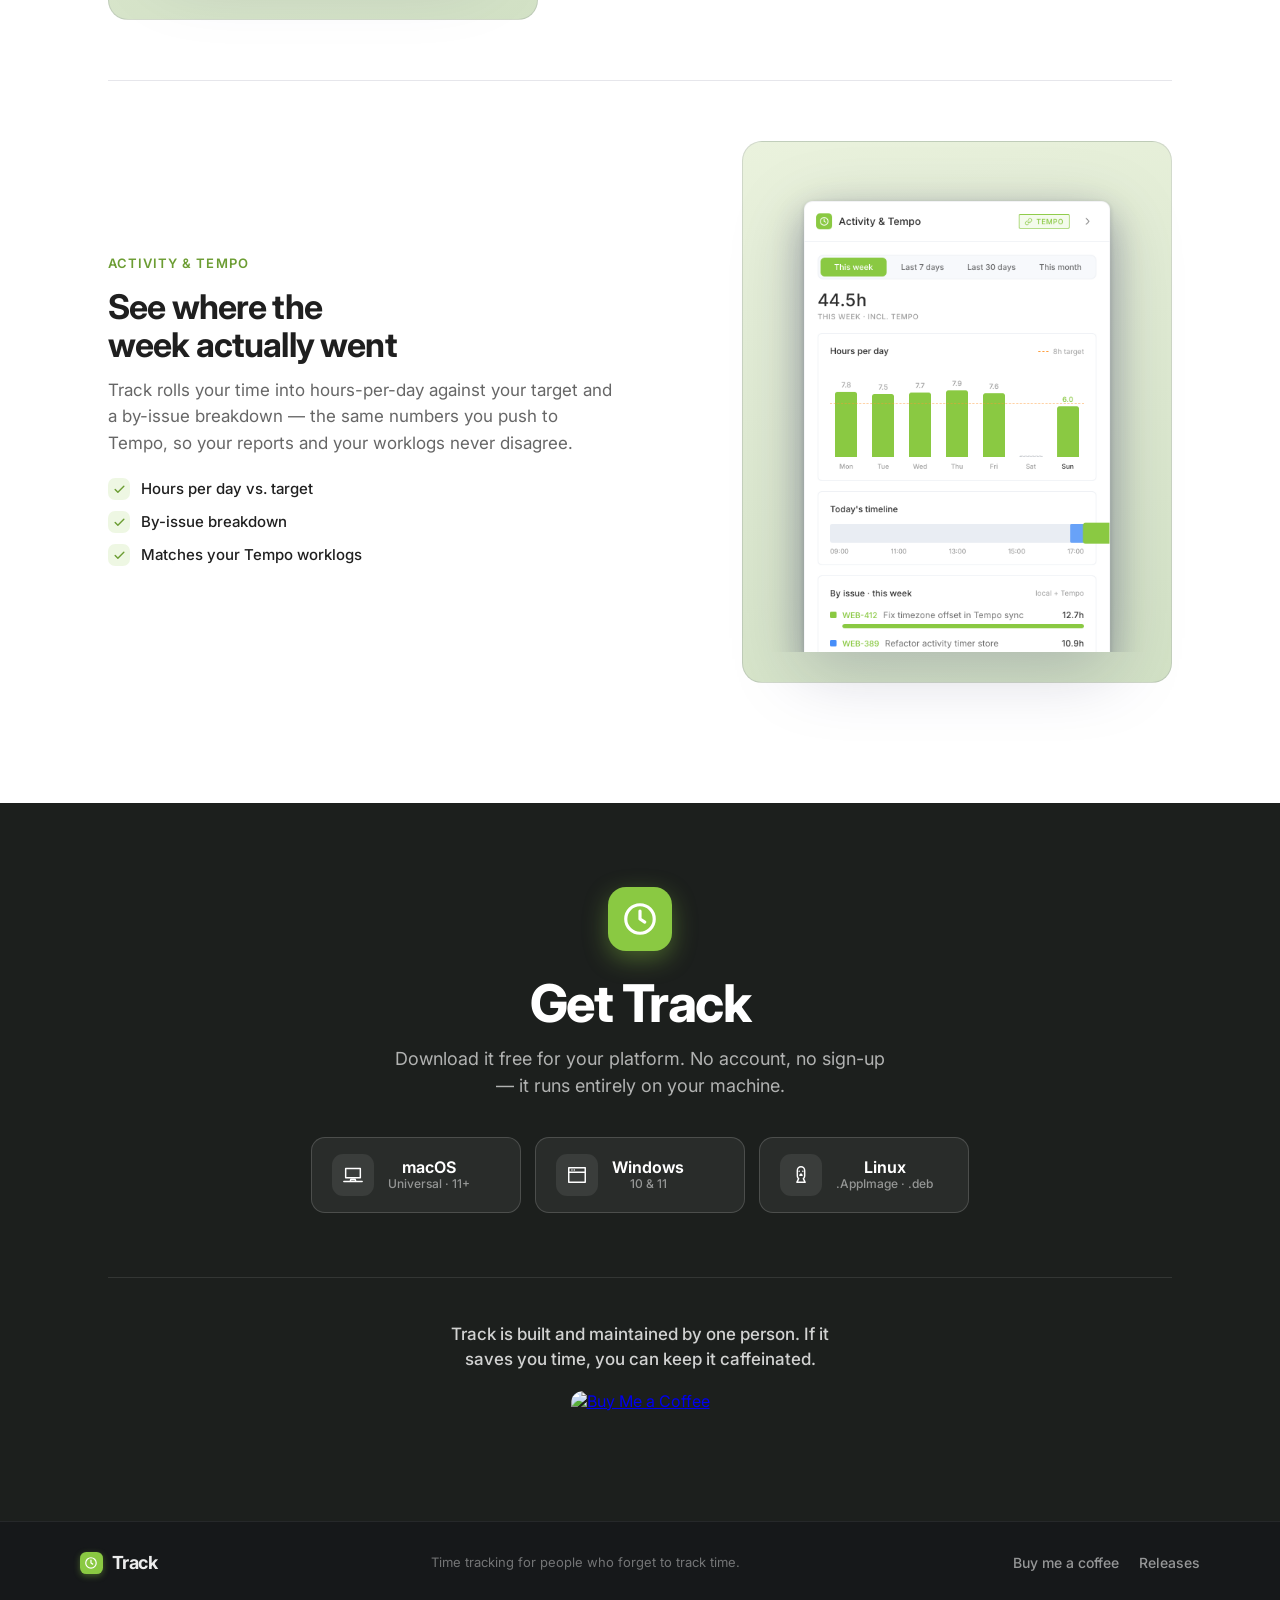
==== commit 4cfab402: "Charts section: show the full demo week, cap card height (crop issue list) Re-captured the Activity " ====
--- a/index.html
+++ b/index.html
@@ -183,7 +183,7 @@
         </article>
 
         <!-- 5 — charts -->
-        <article class="feature">
+        <article class="feature feature--crop">
           <div class="feature-text">
             <p class="eyebrow">Activity &amp; Tempo</p>
             <h2 class="h2">See where the week actually went</h2>
--- a/styles.css
+++ b/styles.css
@@ -318,6 +318,9 @@
 .feature--flip .feature-shot { order: 1; justify-content: flex-start; }
 .feature:not(.feature--flip) .feature-shot { justify-content: flex-end; }
 .feature--wide .feature-card { max-width: 560px; }
+/* Tall shot (charts): cap height and crop the lower issue list from the bottom,
+   so the section stays in rhythm with the others. */
+.feature--crop .feature-card img { max-height: 480px; object-fit: cover; object-position: top; }
 
 /* --------------------------------------------------------- CTA / download - */
 .cta { background: #1c1f1d; margin-top: 60px; }
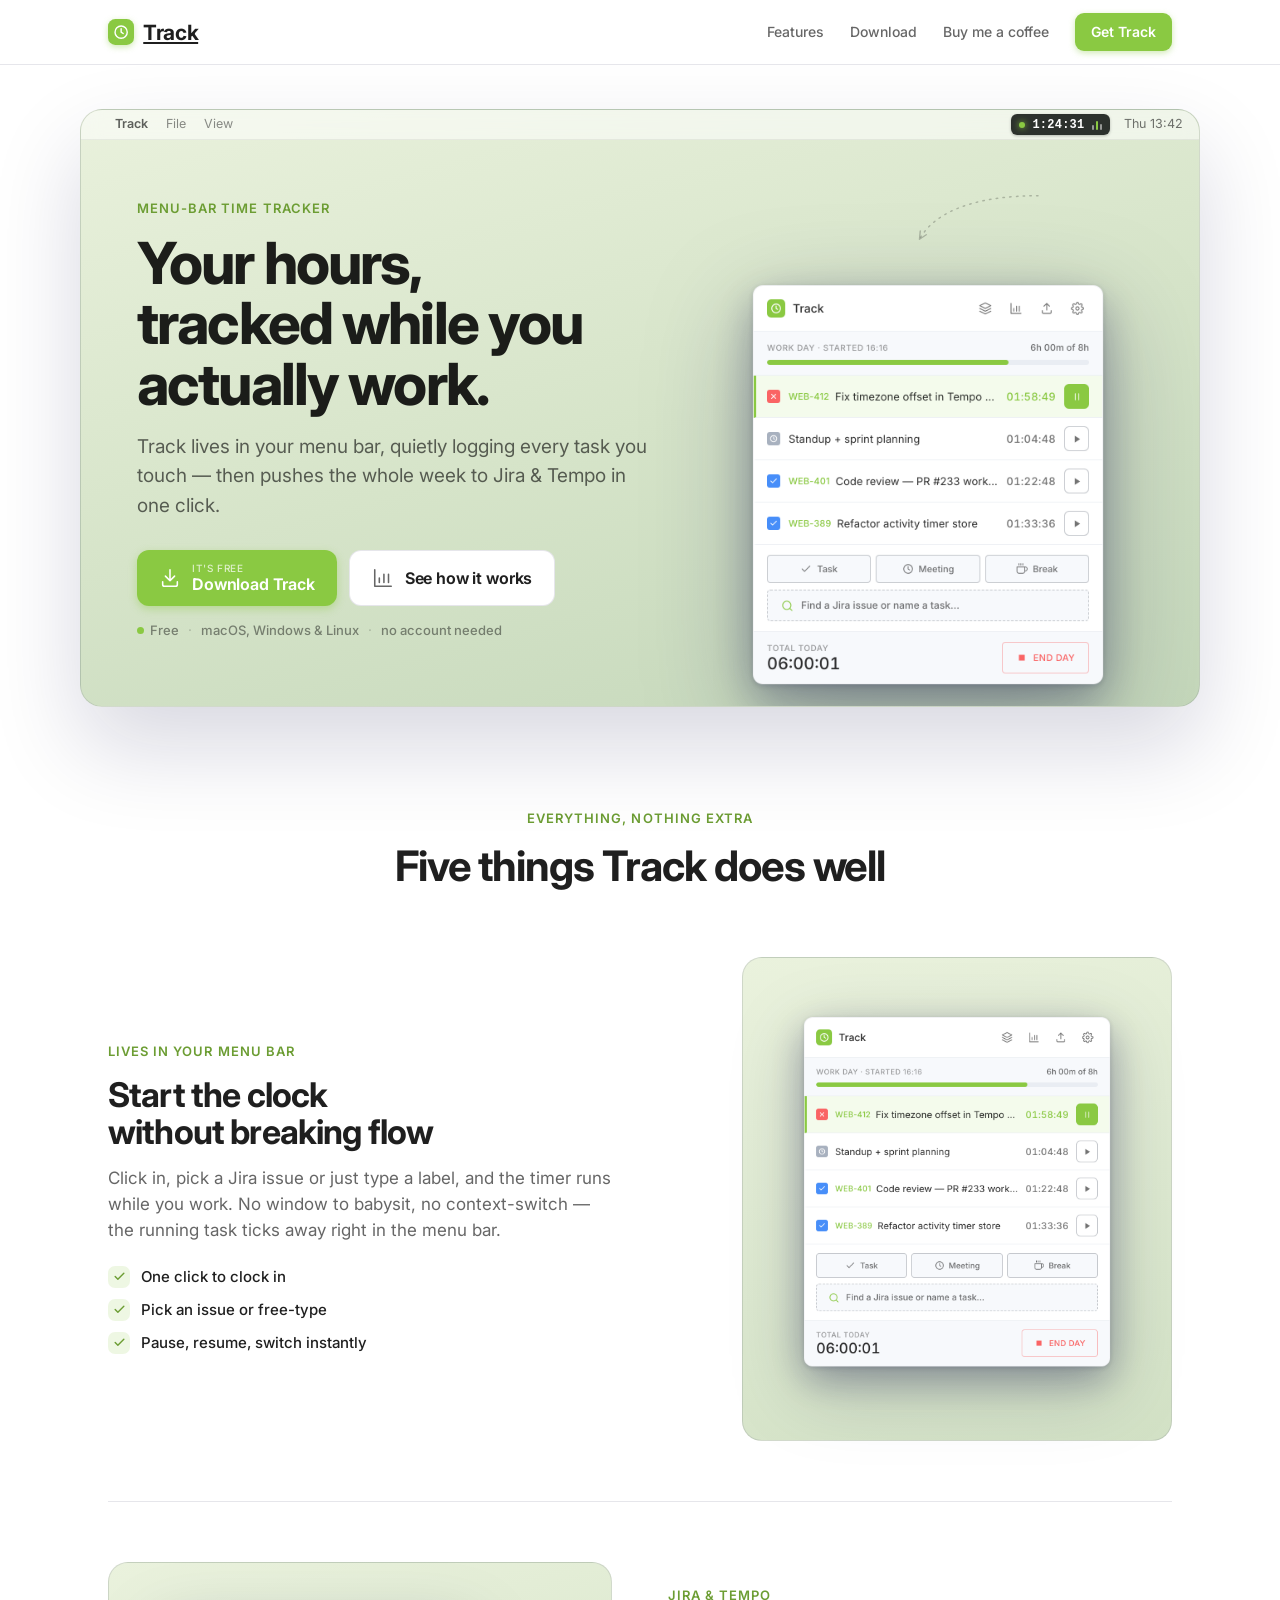
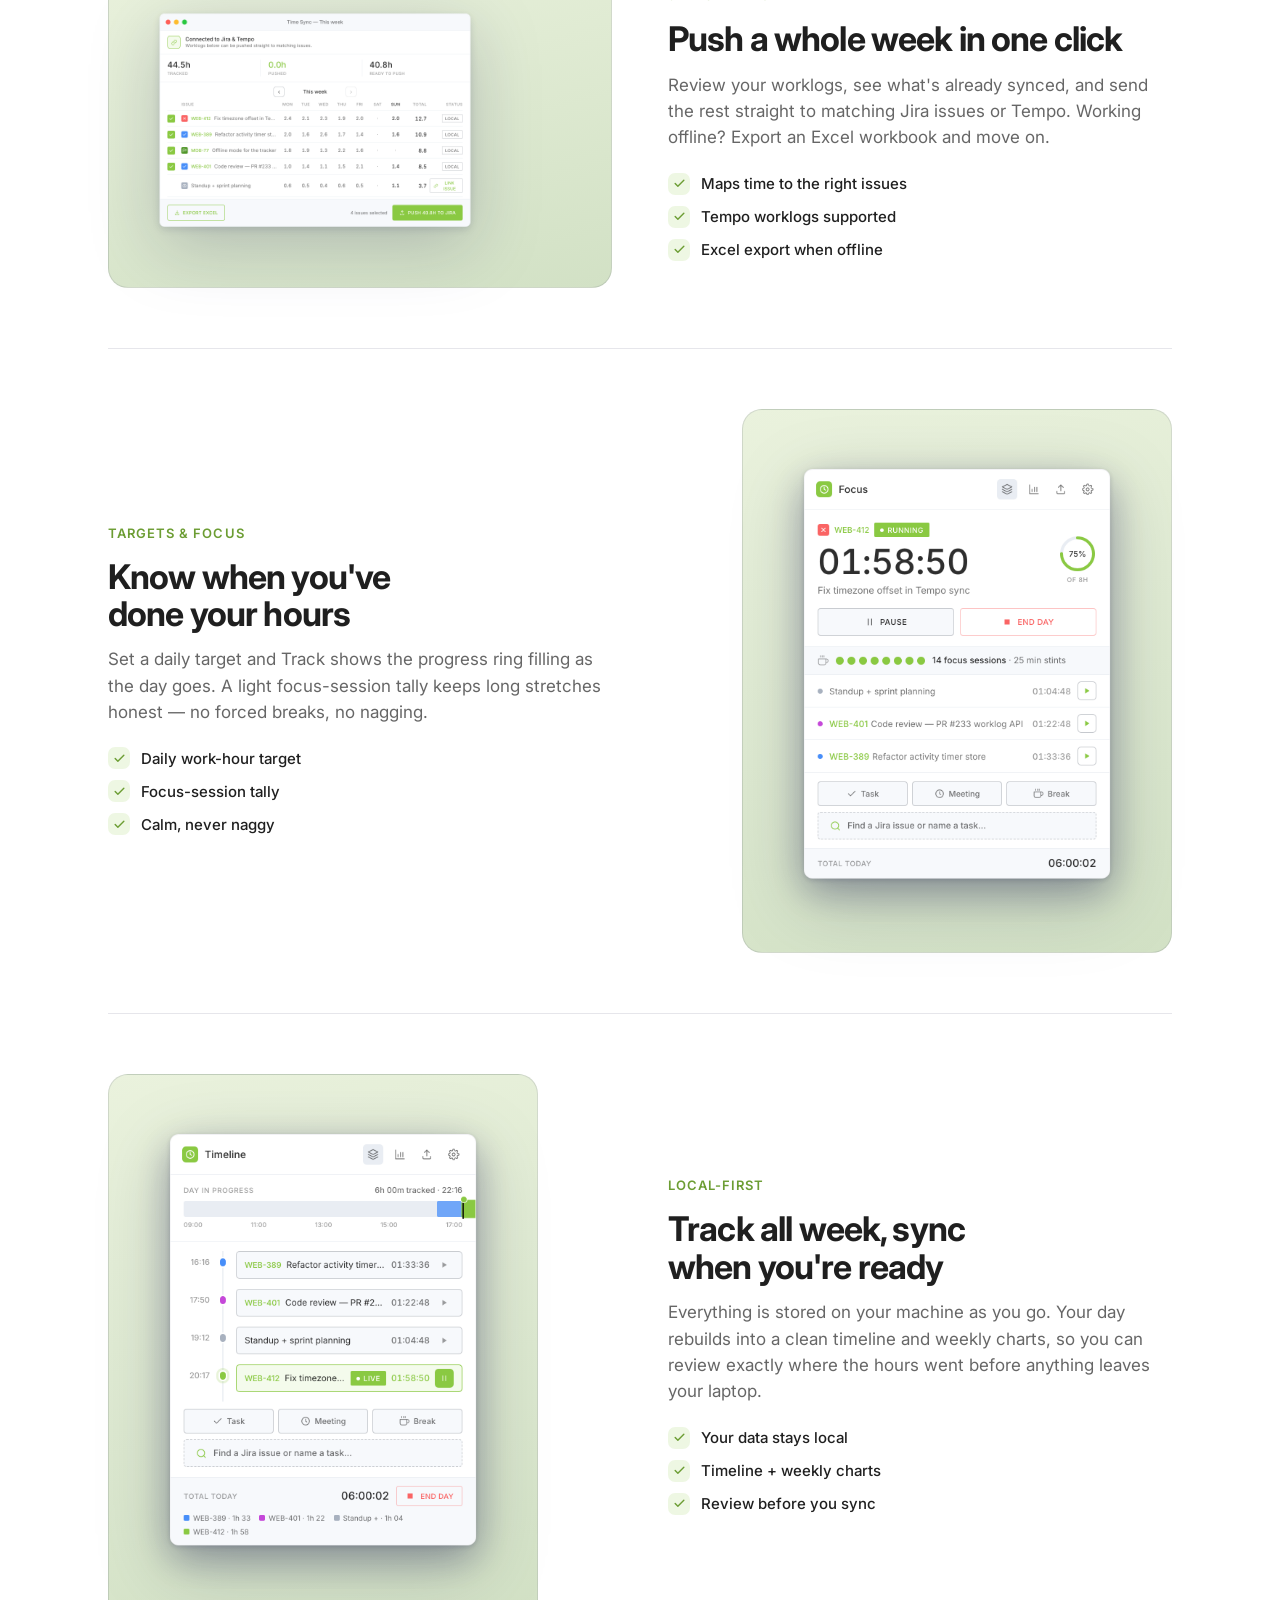
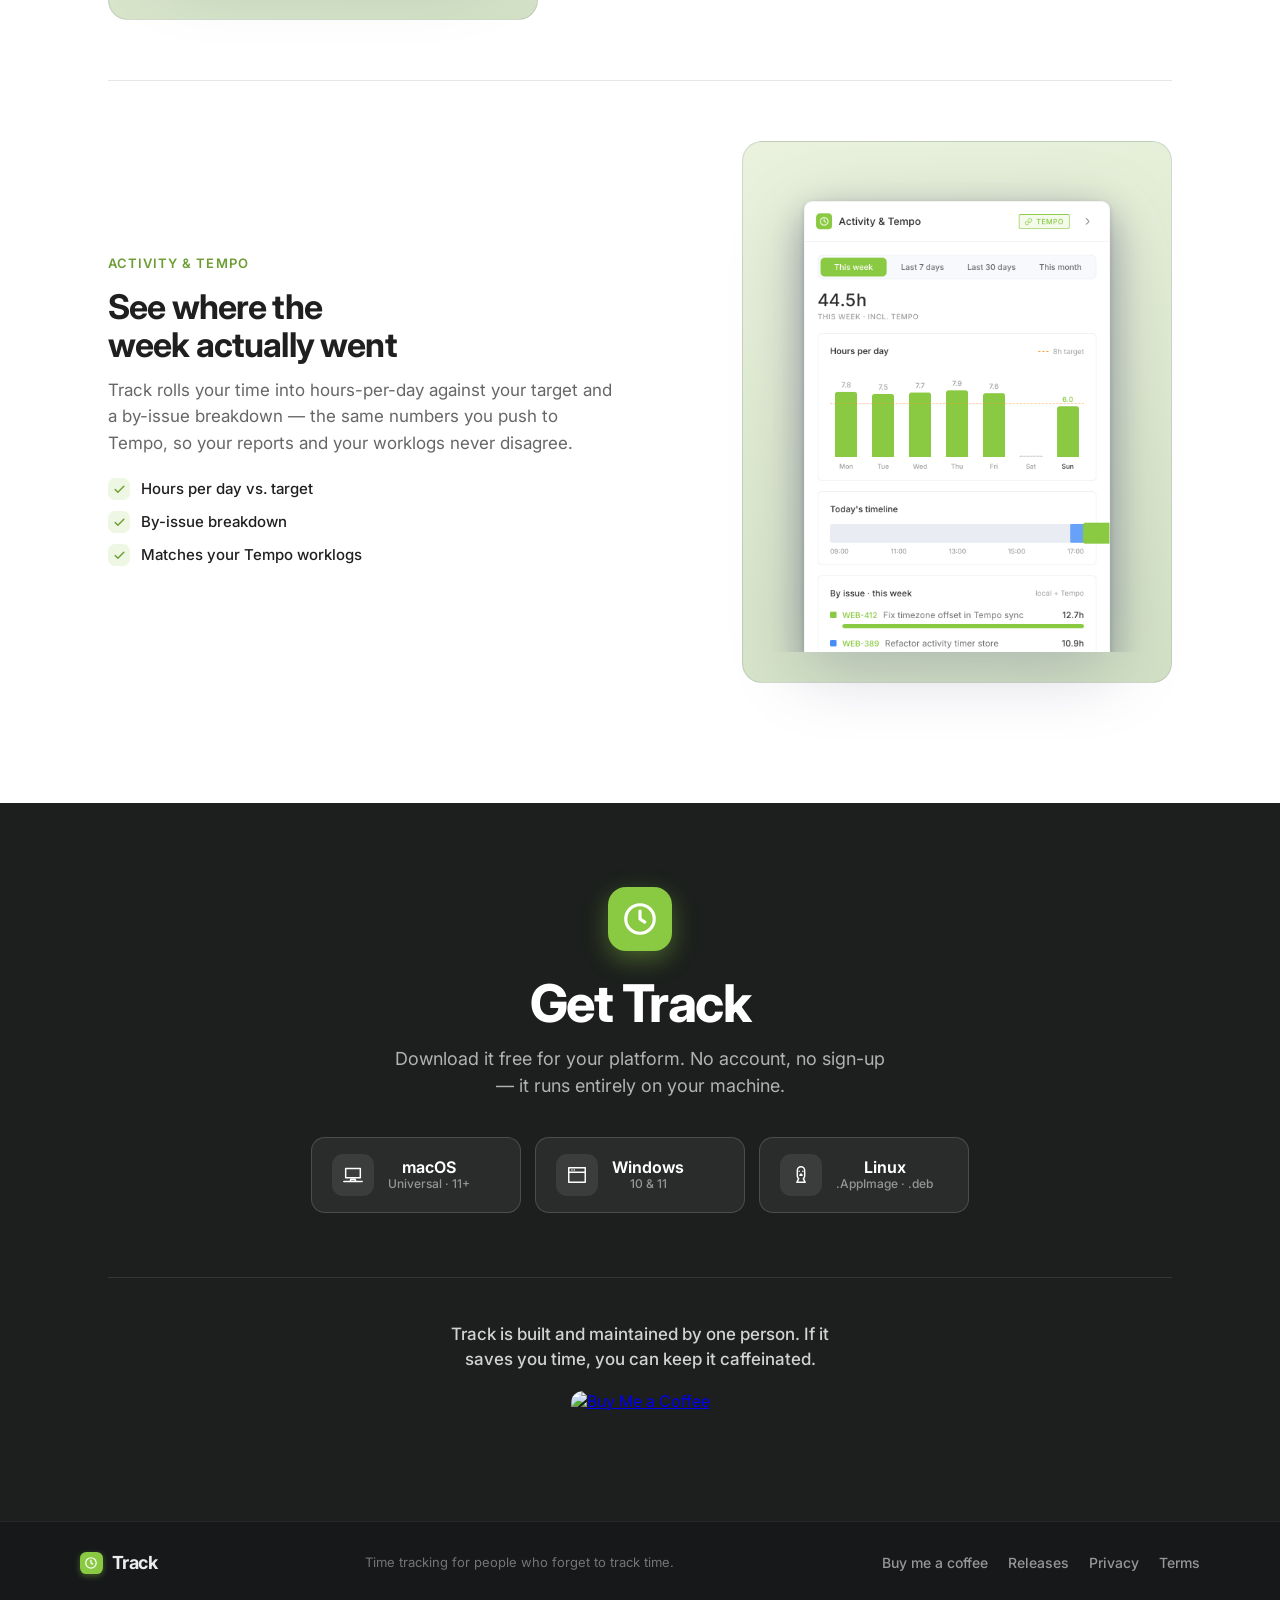
==== commit 161b6344: "Add Privacy Policy and Terms of Service pages Two static subpages reusing the existing nav/footer sh" ====
--- a/index.html
+++ b/index.html
@@ -261,6 +261,8 @@
       <div class="footer-links">
         <a href="https://www.buymeacoffee.com/k4nfbfhn7to" target="_blank" rel="noreferrer">Buy me a coffee</a>
         <a href="https://github.com/ivanfeanor/track-the-time-app-site/releases" target="_blank" rel="noreferrer">Releases</a>
+        <a href="privacy.html">Privacy</a>
+        <a href="terms.html">Terms</a>
       </div>
     </div>
   </footer>
--- a/styles.css
+++ b/styles.css
@@ -395,6 +395,39 @@
 .footer-links { display: flex; gap: 20px; }
 .footer-links a { font: 500 14px/1 var(--font-sans); color: rgba(255, 255, 255, 0.55); text-decoration: none; }
 .footer-links a:hover { color: rgba(255, 255, 255, 0.85); }
+
+/* ---------------------------------------------------------- legal pages --- */
+.legal {
+  max-width: 720px;
+  padding: 72px 28px 96px;
+}
+.legal .h1 { font-size: clamp(32px, 4vw, 46px); margin-bottom: 8px; }
+.legal-updated {
+  font: 500 13px/1 var(--font-sans);
+  color: var(--ink-3);
+  margin: 0 0 32px;
+}
+.legal-note {
+  margin: 0 0 32px;
+  padding: 18px 20px;
+  border-radius: 14px;
+  background: var(--green-soft);
+  border: 1px solid color-mix(in srgb, var(--green) 32%, transparent);
+}
+.legal-note p { margin: 0; font: 500 17px/1.55 var(--font-sans); color: var(--ink); }
+.legal h2 {
+  font: 700 21px/1.25 var(--font-sans);
+  letter-spacing: -0.02em;
+  color: var(--ink);
+  margin: 38px 0 12px;
+}
+.legal p,
+.legal li { font: 400 17px/1.65 var(--font-sans); color: var(--ink-2); text-wrap: pretty; }
+.legal p { margin: 0 0 16px; }
+.legal ul { margin: 0 0 16px; padding-left: 22px; display: flex; flex-direction: column; gap: 9px; }
+.legal strong { color: var(--ink); font-weight: 600; }
+.legal a { color: var(--green-ink); text-decoration: none; border-bottom: 1px solid var(--green-soft); }
+.legal a:hover { border-bottom-color: var(--green-ink); }
 
 /* ----------------------------------------------------------- responsive --- */
 @media (max-width: 900px) {
@@ -417,4 +450,5 @@
   .features-list { padding: 0 16px; }
   .cta-inner { padding: 60px 18px 56px; }
   .footer-inner { flex-direction: column; align-items: flex-start; }
-}
+  .legal { padding: 48px 20px 72px; }
+}
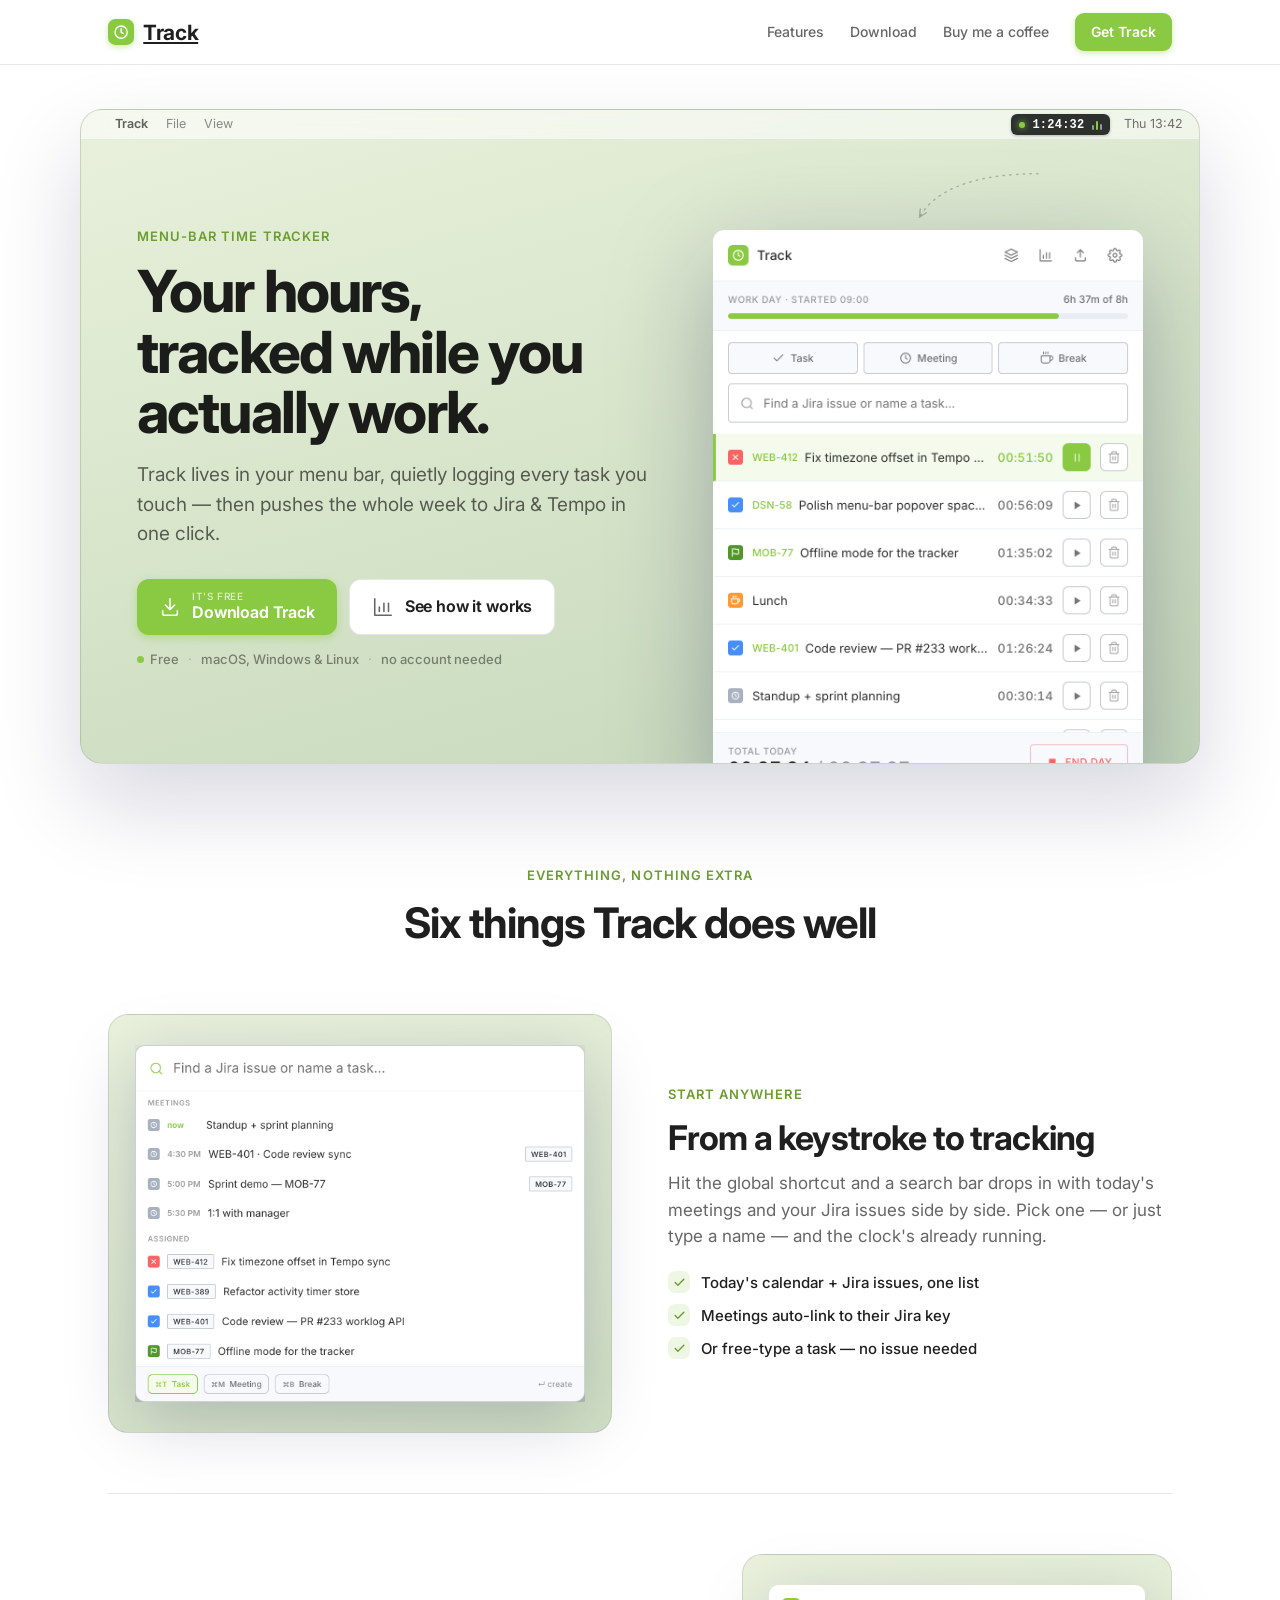
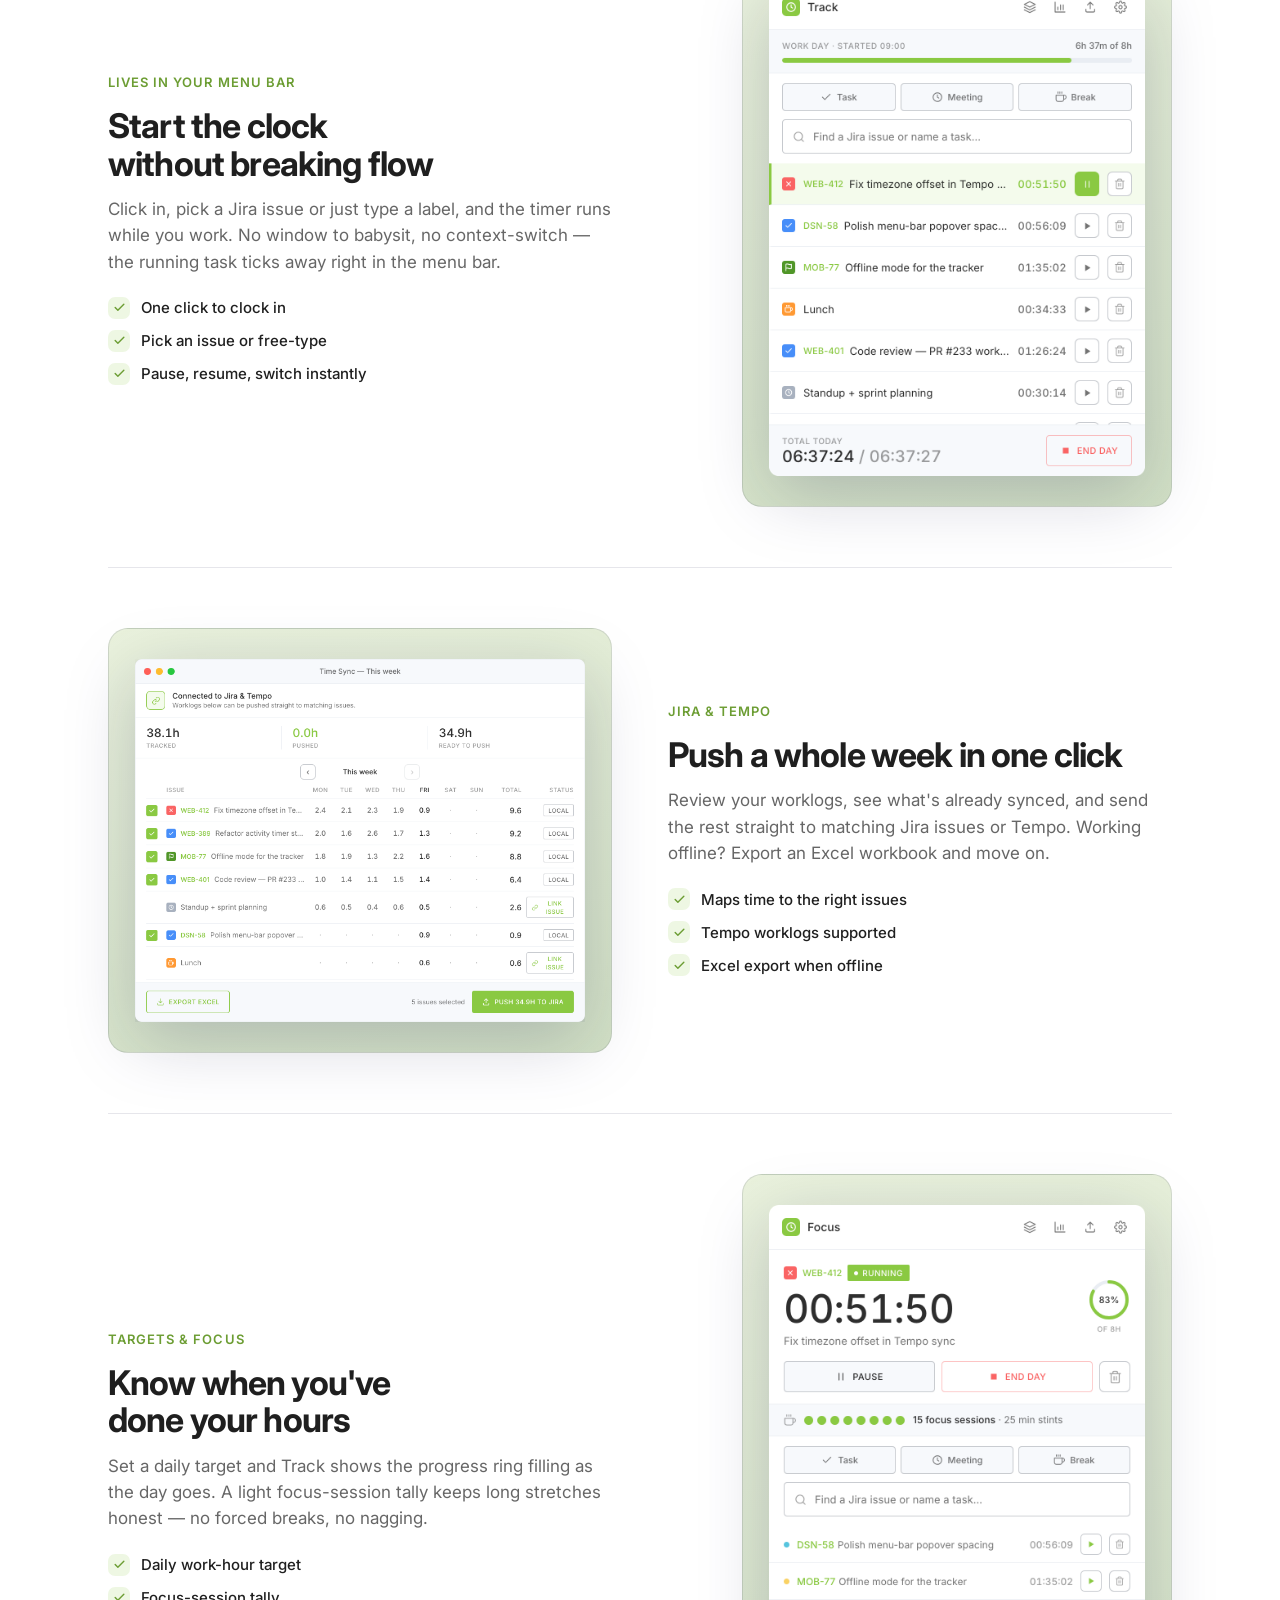
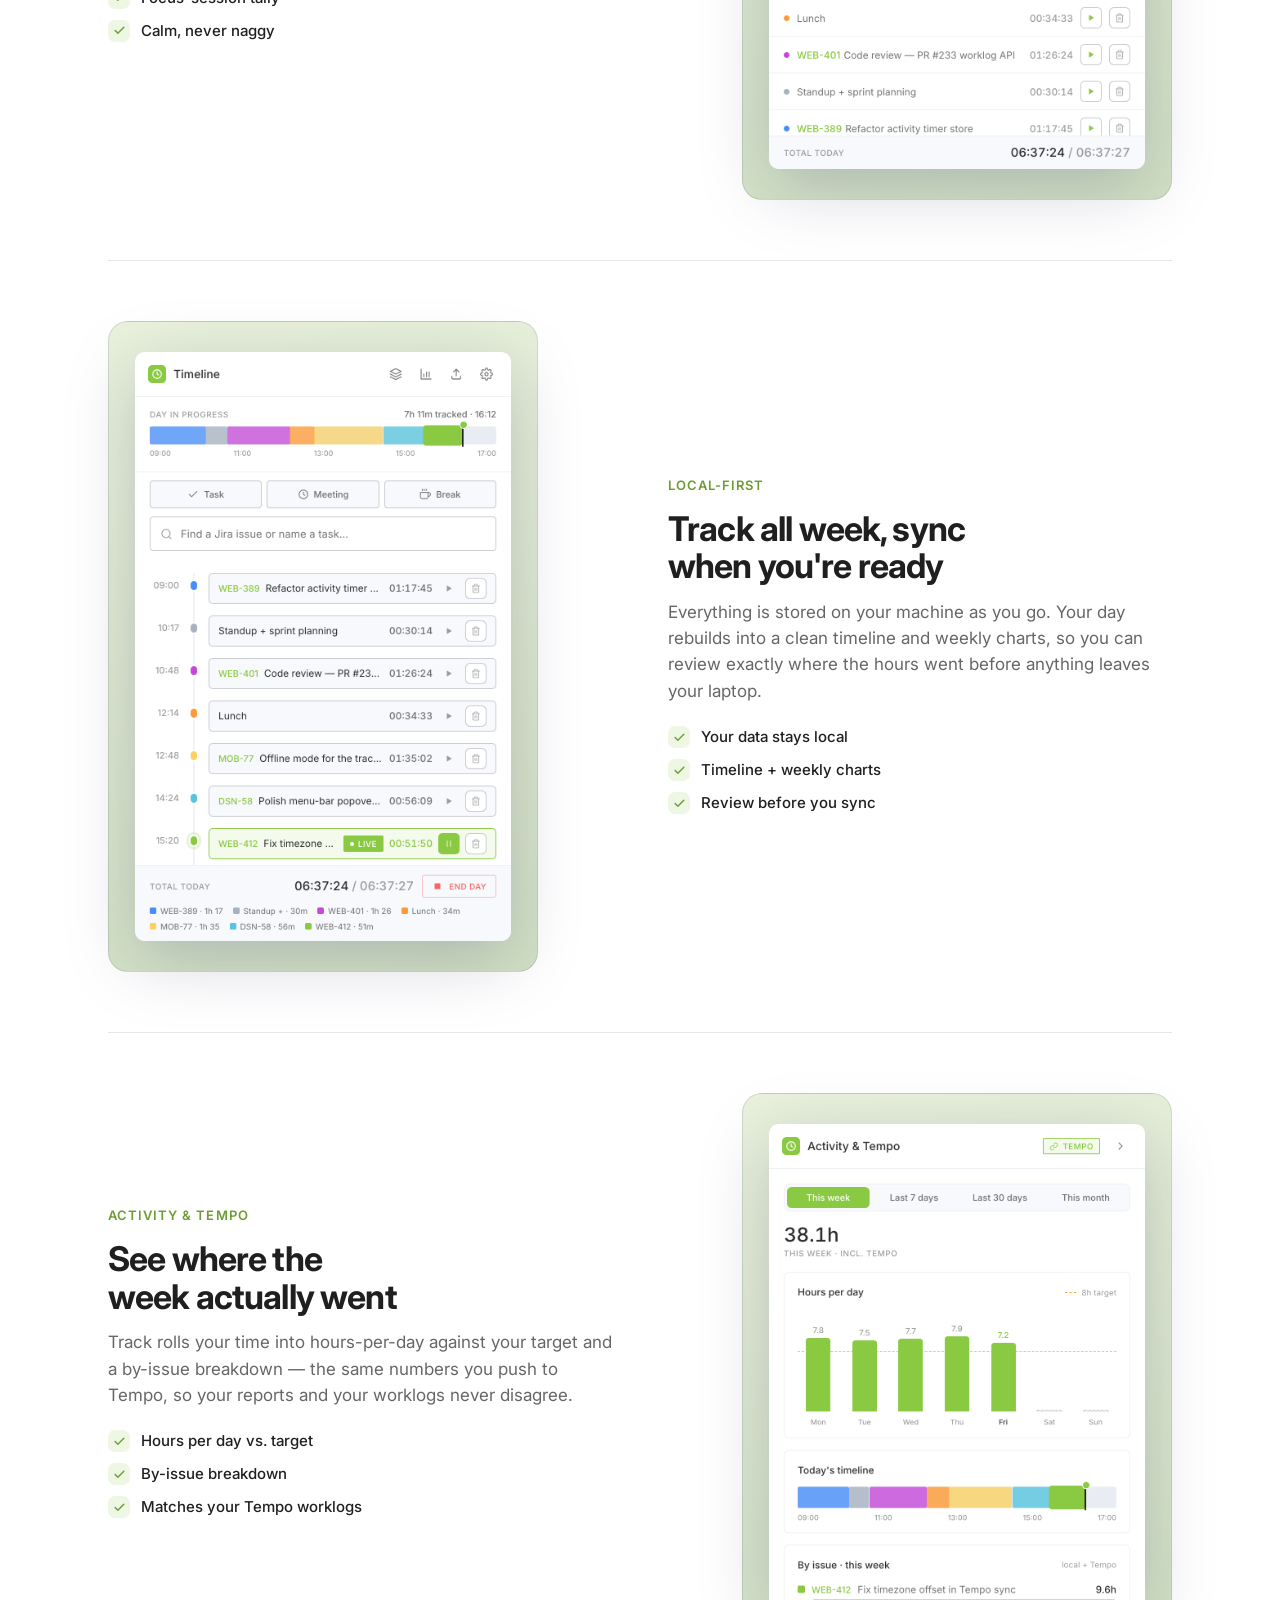
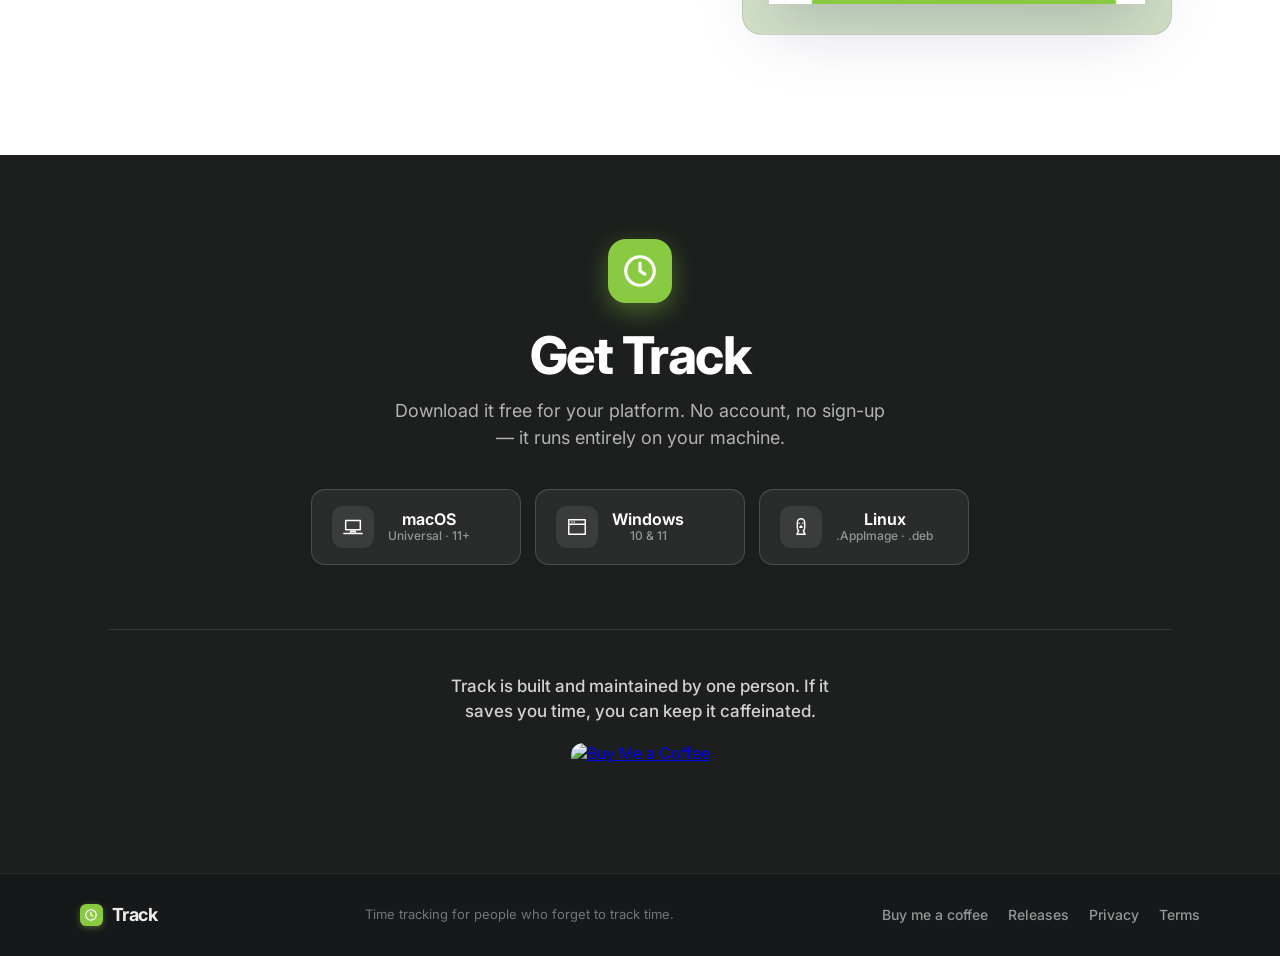
==== commit f742090e: "Add Spotlight 'start anywhere' section as the lead feature" ====
--- a/index.html
+++ b/index.html
@@ -98,10 +98,30 @@
     <section class="features" id="features">
       <div class="features-head wrap">
         <p class="eyebrow">Everything, nothing extra</p>
-        <h2 class="h2">Five things Track does well</h2>
+        <h2 class="h2">Six things Track does well</h2>
       </div>
 
       <div class="features-list wrap">
+        <!-- 0 — spotlight (flipped, wide) -->
+        <article class="feature feature--flip feature--wide">
+          <div class="feature-text">
+            <p class="eyebrow">Start anywhere</p>
+            <h2 class="h2">From a keystroke to tracking</h2>
+            <p class="lead">Hit the global shortcut and a search bar drops in with today's meetings and your
+              Jira issues side by side. Pick one — or just type a name — and the clock's already running.</p>
+            <ul class="feature-points">
+              <li><span class="tick"><svg viewBox="0 0 24 24" width="13" height="13" fill="none" stroke-width="2.6" stroke-linecap="round" stroke-linejoin="round" aria-hidden="true"><path d="M20 6 9 17l-5-5" /></svg></span>Today's calendar + Jira issues, one list</li>
+              <li><span class="tick"><svg viewBox="0 0 24 24" width="13" height="13" fill="none" stroke-width="2.6" stroke-linecap="round" stroke-linejoin="round" aria-hidden="true"><path d="M20 6 9 17l-5-5" /></svg></span>Meetings auto-link to their Jira key</li>
+              <li><span class="tick"><svg viewBox="0 0 24 24" width="13" height="13" fill="none" stroke-width="2.6" stroke-linecap="round" stroke-linejoin="round" aria-hidden="true"><path d="M20 6 9 17l-5-5" /></svg></span>Or free-type a task — no issue needed</li>
+            </ul>
+          </div>
+          <div class="feature-shot">
+            <div class="feature-card">
+              <img src="assets/shots/spotlight-light.png" alt="Track Spotlight search showing today's meetings mixed with assigned Jira issues" />
+            </div>
+          </div>
+        </article>
+
         <!-- 1 — stopwatch -->
         <article class="feature">
           <div class="feature-text">
